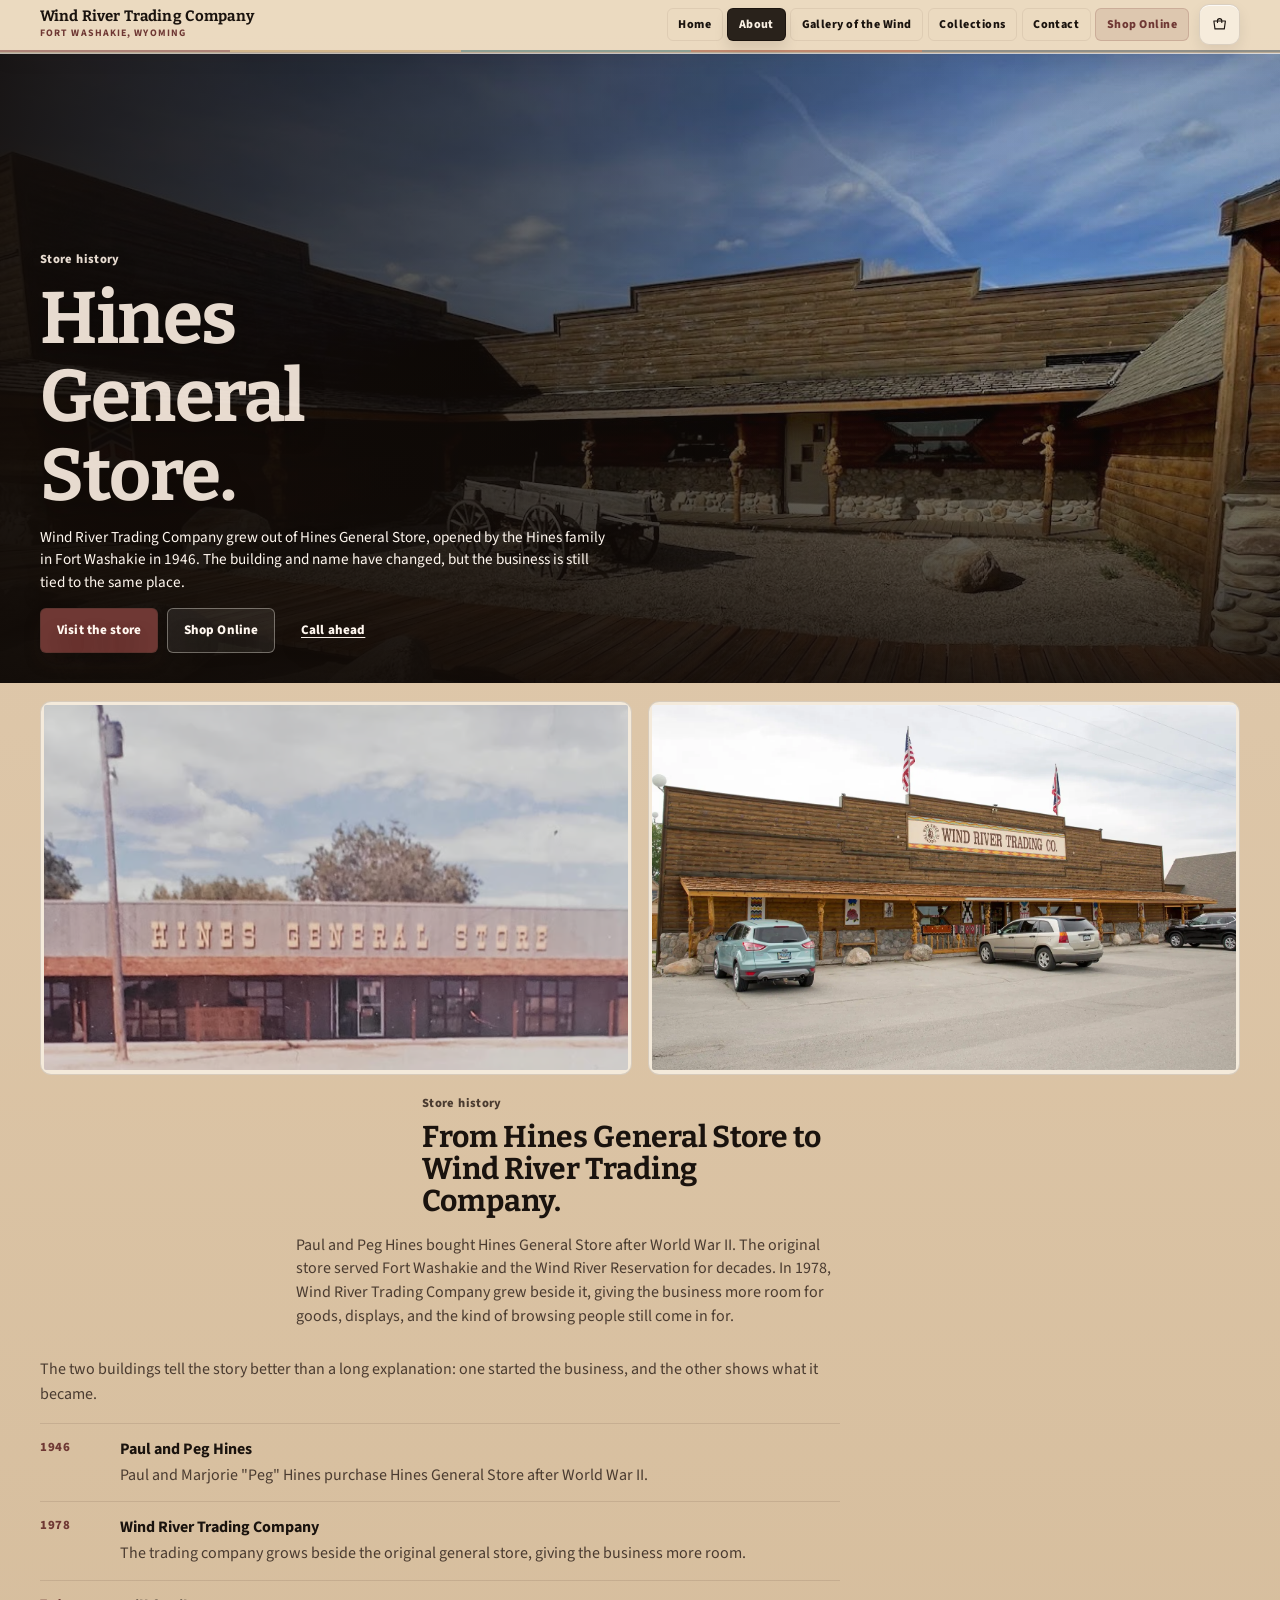
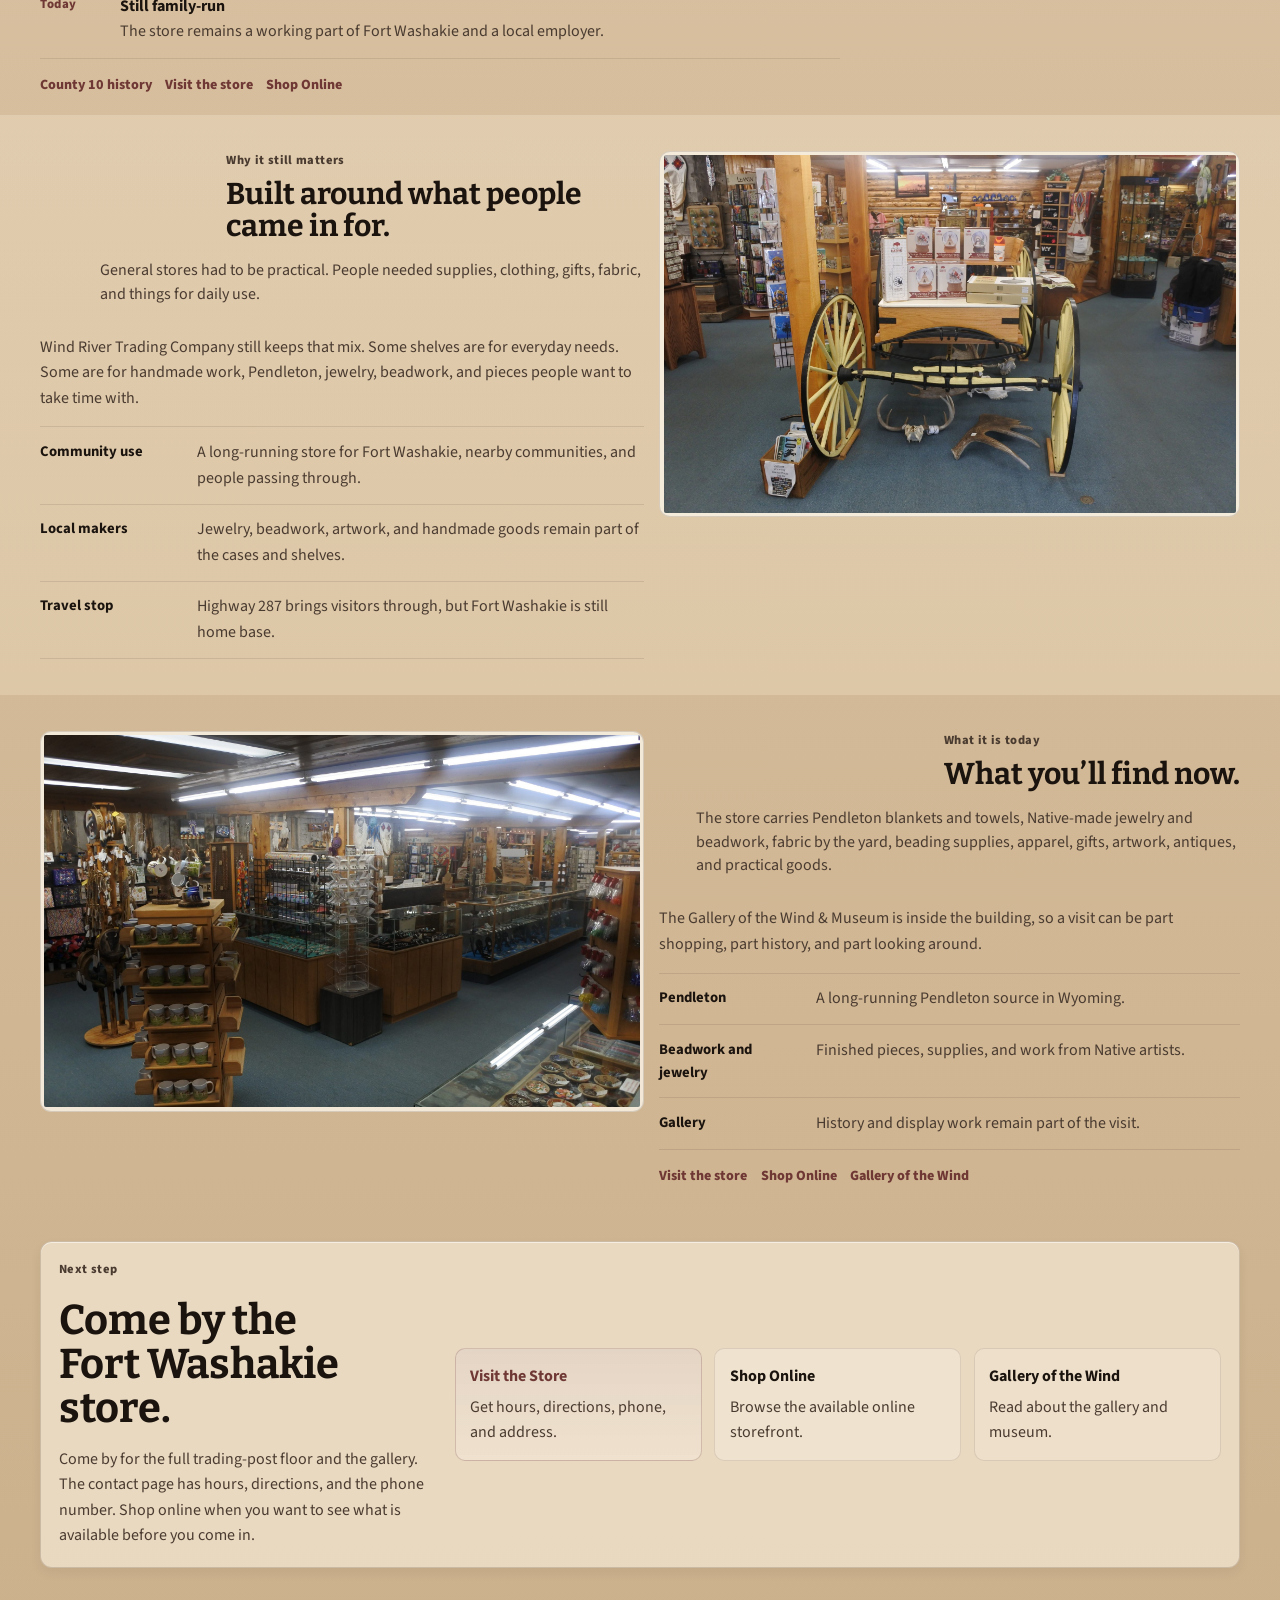
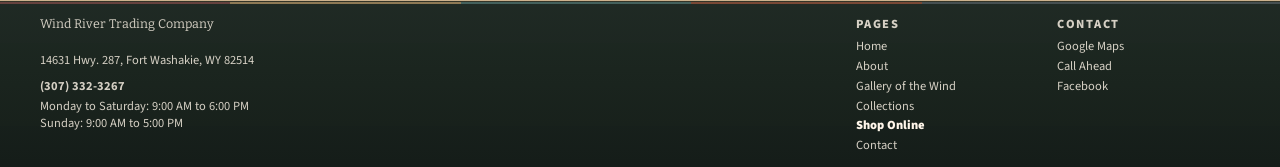
==== about.html @ 1e498953 "Add mobile shop CTA" ====
<!DOCTYPE html>
<html lang="en-US">
  <head>
    <meta charset="UTF-8" />
    <meta name="viewport" content="width=device-width, initial-scale=1.0" />
    <title>About | Wind River Trading Company</title>
    <meta
      name="description"
      content="Wind River Trading Company grew out of Hines General Store, a Fort Washakie family store serving the Wind River Reservation since 1946."
    />
    <meta name="robots" content="index,follow,max-image-preview:large,max-snippet:-1,max-video-preview:-1" />
    <link rel="canonical" href="https://tylerwolfley.github.io/wind-river-trading-co/about.html" />
    <link rel="icon" href="./assets/favicon.svg?v=20260422" type="image/svg+xml" />
    <link rel="icon" href="./assets/favicon-32x32.png?v=20260422" sizes="32x32" type="image/png" />
    <link rel="icon" href="./assets/favicon-16x16.png?v=20260422" sizes="16x16" type="image/png" />
    <link rel="shortcut icon" href="./assets/favicon.ico?v=20260422" />
    <link rel="apple-touch-icon" href="./assets/apple-touch-icon.png?v=20260422" sizes="180x180" />
    <link rel="manifest" href="./site.webmanifest?v=20260422" />
    <meta property="og:type" content="website" />
    <meta property="og:locale" content="en_US" />
    <meta property="og:site_name" content="Wind River Trading Company" />
    <meta property="og:title" content="About | Wind River Trading Company" />
    <meta
      property="og:description"
      content="Wind River Trading Company grew out of Hines General Store, a Fort Washakie family store serving the Wind River Reservation since 1946."
    />
    <meta
      property="og:url"
      content="https://tylerwolfley.github.io/wind-river-trading-co/about.html"
    />
    <meta
      property="og:image"
      content="https://tylerwolfley.github.io/wind-river-trading-co/images/home-showroom-wide.jpg"
    />
    <meta
      property="og:image:alt"
      content="Wide view of the Wind River Trading Company building and porch"
    />
    <meta name="twitter:card" content="summary_large_image" />
    <meta name="twitter:title" content="About | Wind River Trading Company" />
    <meta
      name="twitter:description"
      content="Wind River Trading Company grew out of Hines General Store, a Fort Washakie family store serving the Wind River Reservation since 1946."
    />
    <meta
      name="twitter:image"
      content="https://tylerwolfley.github.io/wind-river-trading-co/images/home-showroom-wide.jpg"
    />
    <link rel="preconnect" href="https://fonts.googleapis.com" />
    <link rel="preconnect" href="https://fonts.gstatic.com" crossorigin />
    <script>document.documentElement.classList.add('js');</script>
    <link
        href="https://fonts.googleapis.com/css2?family=Bitter:wght@400;700;800&family=Source+Sans+3:wght@400;700;800&display=swap"
        rel="stylesheet"
      />
    <link rel="stylesheet" href="./styles.css?v=20260427-mobile-shop-cta-settle" />
    <script defer src="./site.js?v=20260427-mobile-shop-cta-settle"></script>
    <script defer src="./shopify-cart-global.js?v=20260422"></script>
    <script type="application/ld+json">
      {
        "@context": "https://schema.org",
        "@graph": [
          {
            "@type": "Store",
            "@id": "https://tylerwolfley.github.io/wind-river-trading-co/#store",
            "name": "Wind River Trading Company",
            "url": "https://tylerwolfley.github.io/wind-river-trading-co/",
            "image": "https://tylerwolfley.github.io/wind-river-trading-co/images/home-hero-storefront.jpg",
            "description": "Wind River Trading Company is a trading post in Fort Washakie with the Gallery of the Wind & Museum.",
            "telephone": "+1-307-332-3267",
            "address": {
              "@type": "PostalAddress",
              "streetAddress": "14631 Hwy. 287",
              "addressLocality": "Fort Washakie",
              "addressRegion": "WY",
              "postalCode": "82514",
              "addressCountry": "US"
            },
            "sameAs": [
              "https://www.facebook.com/Wind-River-Trading-Company-1144894348871478/"
            ],
            "hasMap": "https://maps.google.com/?q=14631+Hwy+287+Fort+Washakie+WY+82514"
          },
          {
            "@type": "AboutPage",
            "@id": "https://tylerwolfley.github.io/wind-river-trading-co/about.html#webpage",
            "url": "https://tylerwolfley.github.io/wind-river-trading-co/about.html",
            "name": "About | Wind River Trading Company",
            "description": "Wind River Trading Company grew out of Hines General Store, a Fort Washakie family store serving the Wind River Reservation since 1946.",
            "about": {
              "@id": "https://tylerwolfley.github.io/wind-river-trading-co/#store"
            },
            "primaryImageOfPage": {
              "@type": "ImageObject",
              "url": "https://tylerwolfley.github.io/wind-river-trading-co/images/home-showroom-wide.jpg"
            },
            "breadcrumb": {
              "@id": "https://tylerwolfley.github.io/wind-river-trading-co/about.html#breadcrumb"
            },
            "inLanguage": "en-US"
          },
          {
            "@type": "BreadcrumbList",
            "@id": "https://tylerwolfley.github.io/wind-river-trading-co/about.html#breadcrumb",
            "itemListElement": [
              {
                "@type": "ListItem",
                "position": 1,
                "name": "Home",
                "item": "https://tylerwolfley.github.io/wind-river-trading-co/"
              },
              {
                "@type": "ListItem",
                "position": 2,
                "name": "About",
                "item": "https://tylerwolfley.github.io/wind-river-trading-co/about.html"
              }
            ]
          }
        ]
      }
    </script>
  </head>
  <body class="page-about">
    <div class="site-shell">
      <header class="site-header">
        <div class="wrap">
          <nav class="nav-bar" aria-label="Primary">
            <a class="brand" href="index.html">
              <span class="brand-copy">
                <strong>Wind River Trading Company</strong>
                <span>Fort Washakie, Wyoming</span>
              </span>
            </a>
            <button
              class="nav-toggle"
              type="button"
              aria-expanded="false"
              aria-controls="primary-navigation"
              aria-label="Open menu"
              data-nav-toggle
            >
              <span class="sr-only">Toggle navigation</span>
              <span class="nav-toggle-box" aria-hidden="true">
                <span class="nav-toggle-bar"></span>
                <span class="nav-toggle-bar"></span>
                <span class="nav-toggle-bar"></span>
              </span>
            </button>
            <div class="nav-links" id="primary-navigation">
              <a href="index.html">Home</a>
              <a aria-current="page" href="about.html">About</a>
              <a href="gallery-of-the-wind.html">Gallery of the Wind</a>
              <a href="collections.html">Collections</a>
              <a href="contact.html">Contact</a>
              <a class="nav-conversion" href="shop.html">Shop Online</a>
            </div>
            <button class="header-cart-button" type="button" data-cart-trigger aria-label="Open cart">
              <span class="sr-only">Open cart</span>
              <svg class="header-cart-icon" viewBox="0 0 24 24" aria-hidden="true">
                <path d="M4 7h16l-1.5 11H5.5L4 7Z" fill="none" stroke="currentColor" stroke-width="1.6" stroke-linecap="round" stroke-linejoin="round"></path>
                <path d="M9 9V6.75a3 3 0 0 1 6 0V9" fill="none" stroke="currentColor" stroke-width="1.6" stroke-linecap="round" stroke-linejoin="round"></path>
              </svg>
              <span class="header-cart-badge" data-cart-count hidden aria-hidden="true">0</span>
            </button>
          </nav>
        </div>
      </header>

      <main>
        <section class="hero hero--immersive about-immersive-hero">
          <img
            class="hero-backdrop"
            src="images/courtyard-exterior.jpg"
            alt="Courtyard and exterior walkways at Wind River Trading Company in Fort Washakie"
            width="1241"
            height="828"
            fetchpriority="high"
            decoding="async"
          />
          <div class="wrap hero-grid">
            <div class="hero-copy">
              <p class="eyebrow">Store history</p>
              <h1><span class="hero-title-line">Hines</span><span class="hero-title-line">General</span><span class="hero-title-line">Store.</span></h1>
              <p class="lede">
                Wind River Trading Company grew out of Hines General Store, opened by the Hines
                family in Fort Washakie in 1946. The building and name have changed, but the
                business is still tied to the same place.
              </p>
              <div class="button-row">
                <a class="btn btn-primary" href="contact.html">Visit the store</a>
                <a class="btn btn-ghost" href="shop.html">Shop Online</a>
                <a class="btn btn-tertiary" href="tel:+13073323267">Call ahead</a>
              </div>
            </div>
          </div>
        </section>

        <section class="section section-tight about-history-comparison-section">
          <div class="wrap about-history-comparison">
            <div class="about-comparison-grid" aria-label="Hines General Store then and now">
              <figure class="framed-photo about-comparison-photo about-comparison-photo--original">
                <img
                  src="images/hines-original-store.png"
                  alt="Original Hines General Store building in Fort Washakie"
                  width="1042"
                  height="546"
                  loading="lazy"
                  decoding="async"
                />
              </figure>
              <figure class="framed-photo about-comparison-photo about-comparison-photo--showroom">
                <img
                  src="images/home-showroom-wide.webp"
                  alt="Current Wind River Trading Company showroom and storefront in Fort Washakie"
                  width="1800"
                  height="1012"
                  loading="lazy"
                  decoding="async"
                />
              </figure>
            </div>

            <div class="about-history-copy about-history-copy--comparison">
              <div class="section-head about-section-head">
                <div>
                  <p class="eyebrow">Store history</p>
                  <h2>From Hines General Store to Wind River Trading Company.</h2>
                </div>
                <p>
                  Paul and Peg Hines bought Hines General Store after World War II. The original
                  store served Fort Washakie and the Wind River Reservation for decades. In 1978,
                  Wind River Trading Company grew beside it, giving the business more room for
                  goods, displays, and the kind of browsing people still come in for.
                </p>
              </div>
              <p>
                The two buildings tell the story better than a long explanation: one started the
                business, and the other shows what it became.
              </p>
              <div class="about-history-milestones">
                <article class="about-history-milestone">
                  <span>1946</span>
                  <div>
                    <strong>Paul and Peg Hines</strong>
                    <p>Paul and Marjorie "Peg" Hines purchase Hines General Store after World War II.</p>
                  </div>
                </article>
                <article class="about-history-milestone">
                  <span>1978</span>
                  <div>
                    <strong>Wind River Trading Company</strong>
                    <p>The trading company grows beside the original general store, giving the business more room.</p>
                  </div>
                </article>
                <article class="about-history-milestone">
                  <span>Today</span>
                  <div>
                    <strong>Still family-run</strong>
                    <p>The store remains a working part of Fort Washakie and a local employer.</p>
                  </div>
                </article>
              </div>
              <div class="utility-links compact-links">
                <a href="https://county10.com/standing-the-test-of-time-hines-general-store/" target="_blank" rel="noreferrer">County 10 history</a>
                <a href="contact.html">Visit the store</a>
                <a href="shop.html">Shop Online</a>
              </div>
            </div>
          </div>
        </section>

        <section class="section section-alt">
          <div class="wrap split-feature about-story-section">
            <div class="about-story-copy">
              <div class="section-head about-section-head">
                <div>
                  <p class="eyebrow">Why it still matters</p>
                  <h2>Built around what people came in for.</h2>
                </div>
                <p>
                  General stores had to be practical. People needed supplies, clothing, gifts,
                  fabric, and things for daily use.
                </p>
              </div>
              <p>
                Wind River Trading Company still keeps that mix. Some shelves are for everyday
                needs. Some are for handmade work, Pendleton, jewelry, beadwork, and pieces people
                want to take time with.
              </p>

              <div class="note-list">
                <div class="note-item">
                  <strong>Community use</strong>
                  <span>A long-running store for Fort Washakie, nearby communities, and people passing through.</span>
                </div>
                <div class="note-item">
                  <strong>Local makers</strong>
                  <span>Jewelry, beadwork, artwork, and handmade goods remain part of the cases and shelves.</span>
                </div>
                <div class="note-item">
                  <strong>Travel stop</strong>
                  <span>Highway 287 brings visitors through, but Fort Washakie is still home base.</span>
                </div>
              </div>
            </div>

            <div class="about-story-visuals photo-stack">
              <figure class="framed-photo about-story-photo about-story-photo--main captioned-photo">
                <img
                  src="images/entrance-display-landscape.JPG"
                  alt="Interior display with a wagon, shelves, and gifts inside Wind River Trading Company"
                  width="2200"
                  height="1467"
                  loading="lazy"
                  decoding="async"
                />
              </figure>
            </div>
          </div>
        </section>

        <section class="section">
          <div class="wrap split-feature about-present-section">
            <div class="about-present-visuals photo-stack">
              <figure class="framed-photo about-present-photo about-present-photo--main captioned-photo">
                <img
                  src="images/room-1-2.JPG"
                  alt="Sales floor with cases, gift goods, and handmade jewelry inside Wind River Trading Company"
                  width="5568"
                  height="3712"
                  loading="lazy"
                  decoding="async"
                />
              </figure>
            </div>

            <div class="about-present-copy">
              <div class="section-head about-section-head">
                <div>
                  <p class="eyebrow">What it is today</p>
                  <h2>What you&rsquo;ll find now.</h2>
                </div>
                <p>
                  The store carries Pendleton blankets and towels, Native-made jewelry and beadwork,
                  fabric by the yard, beading supplies, apparel, gifts, artwork, antiques, and
                  practical goods.
                </p>
              </div>
              <p>
                The Gallery of the Wind &amp; Museum is inside the building, so a visit can be part
                shopping, part history, and part looking around.
              </p>
              <div class="note-list about-present-notes">
                <div class="note-item">
                  <strong>Pendleton</strong>
                  <span>A long-running Pendleton source in Wyoming.</span>
                </div>
                <div class="note-item">
                  <strong>Beadwork and jewelry</strong>
                  <span>Finished pieces, supplies, and work from Native artists.</span>
                </div>
                <div class="note-item">
                  <strong>Gallery</strong>
                  <span>History and display work remain part of the visit.</span>
                </div>
              </div>
              <div class="utility-links compact-links">
                <a href="contact.html">Visit the store</a>
                <a href="shop.html">Shop Online</a>
                <a href="gallery-of-the-wind.html">Gallery of the Wind</a>
              </div>
            </div>
          </div>
        </section>

        <section class="section section-tight">
          <div class="wrap">
            <div class="cta-band about-links-band">
              <div class="about-links-intro">
                <p class="eyebrow">Next step</p>
                <h2>Come by the Fort Washakie store.</h2>
                <p>
                  Come by for the full trading-post floor and the gallery. The contact page has
                  hours, directions, and the phone number. Shop online when you want to see what is
                  available before you come in.
                </p>
              </div>
              <div class="about-links-grid">
                <a class="about-link-card about-link-card--primary" href="contact.html">
                  <strong>Visit the Store</strong>
                  <span>Get hours, directions, phone, and address.</span>
                </a>
                <a class="about-link-card" href="shop.html">
                  <strong>Shop Online</strong>
                  <span>Browse the available online storefront.</span>
                </a>
                <a class="about-link-card about-link-card--quiet" href="gallery-of-the-wind.html">
                  <strong>Gallery of the Wind</strong>
                  <span>Read about the gallery and museum.</span>
                </a>
              </div>
            </div>
          </div>
        </section>

      </main>

      <footer class="footer">
        <div class="wrap footer-grid">
          <div class="footer-branding">
            <p class="footer-brand">Wind River Trading Company</p>
            <p class="footer-location">14631 Hwy. 287, Fort Washakie, WY 82514</p>
            <a class="footer-phone" href="tel:+13073323267">(307) 332-3267</a>
            <p class="footer-hours">Monday to Saturday: 9:00 AM to 6:00 PM<br />Sunday: 9:00 AM to 5:00 PM</p>
          </div>
          <div class="footer-link-groups">
            <div class="footer-links">
              <p class="footer-heading">Pages</p>
              <a href="index.html">Home</a>
              <a href="about.html">About</a>
              <a href="gallery-of-the-wind.html">Gallery of the Wind</a>
              <a href="collections.html">Collections</a>
              <a class="footer-primary-link" href="shop.html">Shop Online</a>
              <a href="contact.html">Contact</a>
            </div>
            <div class="footer-links">
              <p class="footer-heading">Contact</p>
              <a href="https://maps.google.com/?q=14631+Hwy+287+Fort+Washakie+WY+82514" target="_blank" rel="noreferrer">Google Maps</a>
              <a href="tel:+13073323267">Call Ahead</a>
              <a href="https://www.facebook.com/Wind-River-Trading-Company-1144894348871478/" target="_blank" rel="noreferrer">Facebook</a>
            </div>
          </div>
        </div>
      </footer>
    </div>
  </body>
</html>
---- styles.css ----
:root {
  --pendleton-ivory: #f4ecdf;
  --pendleton-tan: #c29f6c;
  --pendleton-aegean: #557a76;
  --pendleton-rosewood: #874d4a;
  --pendleton-chili: #a3563d;
  --pendleton-slate: #586166;
  --bg: #cbb08b;
  --sand: var(--pendleton-tan);
  --sage: var(--pendleton-aegean);
  --forest: #1d291f;
  --copper: #94462f;
  --copper-deep: #6f3834;
  --clay: #4f3527;
  --ink: #1a130e;
  --muted: #4a3b30;
  --line: rgba(67, 47, 32, 0.18);
  --line-strong: rgba(67, 47, 32, 0.28);
  --accent-stripe: linear-gradient(
    90deg,
    var(--pendleton-rosewood) 0%,
    var(--pendleton-rosewood) 18%,
    var(--pendleton-tan) 18%,
    var(--pendleton-tan) 36%,
    var(--pendleton-aegean) 36%,
    var(--pendleton-aegean) 54%,
    var(--pendleton-chili) 54%,
    var(--pendleton-chili) 72%,
    var(--pendleton-slate) 72%,
    var(--pendleton-slate) 100%
  );
  --surface-bg: rgba(243, 231, 213, 0.92);
  --surface-bg-soft: rgba(247, 239, 226, 0.62);
  --surface-bg-strong: rgba(244, 233, 217, 0.88);
  --shadow-soft: 0 5px 12px rgba(39, 24, 13, 0.06);
  --radius-xl: 12px;
  --radius-lg: 10px;
  --radius-md: 7px;
  --radius-sm: 6px;
  --space-section: clamp(1.4rem, 3vw, 2.25rem);
  --space-section-tight: clamp(0.82rem, 1.6vw, 1.12rem);
  --space-card: clamp(0.72rem, 1.35vw, 0.9rem);
  --space-card-lg: clamp(0.88rem, 1.8vw, 1.12rem);
  --space-gap: clamp(0.6rem, 1.1vw, 0.78rem);
  --space-gap-lg: clamp(0.75rem, 1.4vw, 0.95rem);
  --max-width: 1200px;
  --font-display: "Bitter", "Rockwell", "Book Antiqua", Georgia, serif;
  --font-body: "Source Sans 3", "Segoe UI", "Trebuchet MS", sans-serif;
}

* {
  box-sizing: border-box;
}

html {
  min-height: 100%;
  scroll-behavior: smooth;
}

body,
h1,
h2,
h3,
p,
figure,
blockquote {
  margin: 0;
}

ul {
  margin: 0;
  padding: 0;
}

body {
  margin: 0;
  min-height: 100vh;
  font-family: var(--font-body);
  color: var(--ink);
  line-height: 1.6;
  background:
    linear-gradient(180deg, rgba(255, 248, 238, 0.34) 0%, rgba(255, 248, 238, 0) 8rem),
    linear-gradient(180deg, #e2ccb0 0%, var(--bg) 100%);
}

img {
  display: block;
  max-width: 100%;
  height: auto;
}

a {
  color: inherit;
}

p + p {
  margin-top: 0.82rem;
}

.site-shell {
  position: relative;
  min-height: 100svh;
  display: flex;
  flex-direction: column;
  overflow-x: clip;
  overflow-y: visible;
  isolation: isolate;
}

main {
  flex: 1 0 auto;
}

.site-shell::before,
.site-shell::after {
  content: none;
}

.wrap {
  width: min(calc(100% - 1.6rem), var(--max-width));
  margin: 0 auto;
}

.site-header {
  position: sticky;
  top: 0;
  z-index: 40;
  background: rgba(235, 218, 192, 0.98);
  border-bottom: 1px solid var(--line-strong);
  box-shadow:
    0 1px 0 rgba(255, 246, 233, 0.72),
    0 8px 18px rgba(30, 20, 12, 0.06);
  backdrop-filter: none;
}

.site-header::after {
  content: "";
  display: block;
  height: 2px;
  background: var(--accent-stripe);
  opacity: 0.62;
}

.nav-bar {
  display: flex;
  justify-content: space-between;
  align-items: center;
  gap: 0.65rem;
  padding: 0.28rem 0 0.32rem;
  position: relative;
  flex-wrap: nowrap;
}

.brand {
  display: flex;
  align-items: center;
  gap: 0;
  text-decoration: none;
  flex: 0 1 auto;
  min-width: 0;
}

.brand-copy {
  display: block;
  min-width: 0;
}

.brand-copy strong {
  display: block;
  font-family: var(--font-display);
  font-size: 0.94rem;
  line-height: 1.1;
  letter-spacing: 0.01em;
}

.brand-copy span {
  display: block;
  margin-top: 0.08rem;
  color: var(--copper-deep);
  font-size: 0.62rem;
  font-weight: 700;
  letter-spacing: 0.11em;
  text-transform: uppercase;
}

.nav-links {
  display: flex;
  flex-wrap: nowrap;
  justify-content: flex-end;
  gap: 0.28rem;
  margin-left: auto;
  min-width: 0;
}

.nav-toggle {
  display: none;
  align-items: center;
  justify-content: center;
  width: 2.55rem;
  height: 2.55rem;
  margin-left: 0;
  flex: 0 0 auto;
  padding: 0;
  border: 1px solid rgba(67, 47, 32, 0.14);
  border-radius: 10px;
  background: rgba(248, 239, 226, 0.82);
  color: var(--ink);
  box-shadow:
    inset 0 1px 0 rgba(255, 255, 255, 0.72),
    0 6px 14px rgba(24, 16, 10, 0.08);
  cursor: pointer;
  transition:
    background-color 0.2s ease,
    border-color 0.2s ease,
    box-shadow 0.2s ease,
    transform 0.2s ease;
}

.nav-toggle:hover {
  background: rgba(250, 243, 232, 0.96);
  border-color: rgba(67, 47, 32, 0.22);
}

.nav-toggle:focus-visible {
  outline: 2px solid rgba(85, 122, 118, 0.52);
  outline-offset: 2px;
}

.header-cart-button {
  position: relative;
  display: inline-flex;
  align-items: center;
  justify-content: center;
  width: 2.55rem;
  height: 2.55rem;
  margin-left: 0;
  flex: 0 0 auto;
  padding: 0;
  border: 1px solid rgba(67, 47, 32, 0.14);
  border-radius: 10px;
  background: rgba(248, 239, 226, 0.82);
  color: var(--ink);
  box-shadow:
    inset 0 1px 0 rgba(255, 255, 255, 0.72),
    0 6px 14px rgba(24, 16, 10, 0.08);
  cursor: pointer;
  transition:
    background-color 0.2s ease,
    border-color 0.2s ease,
    box-shadow 0.2s ease,
    transform 0.2s ease;
}

.header-cart-button:hover {
  background: rgba(250, 243, 232, 0.96);
  border-color: rgba(67, 47, 32, 0.22);
}

.header-cart-button:focus-visible {
  outline: 2px solid rgba(85, 122, 118, 0.52);
  outline-offset: 2px;
}

.header-cart-icon {
  width: 1.08rem;
  height: 1.08rem;
}

.header-cart-badge {
  position: absolute;
  top: 0.12rem;
  right: 0.12rem;
  min-width: 1rem;
  height: 1rem;
  padding: 0 0.2rem;
  display: inline-flex;
  align-items: center;
  justify-content: center;
  border-radius: 999px;
  background: rgba(26, 19, 14, 0.94);
  color: #f8efe2;
  font-size: 0.62rem;
  font-weight: 800;
  line-height: 1;
  box-shadow: 0 4px 10px rgba(20, 12, 8, 0.14);
}

.header-cart-badge[hidden] {
  display: none;
}

.nav-toggle-box {
  position: relative;
  width: 1rem;
  height: 0.8rem;
}

.nav-toggle-bar {
  position: absolute;
  left: 0;
  width: 100%;
  height: 2px;
  border-radius: 999px;
  background: currentColor;
  transform-origin: center;
  transition:
    top 0.2s ease,
    transform 0.2s ease,
    opacity 0.16s ease;
}

.nav-toggle-bar:nth-child(1) {
  top: 0;
}

.nav-toggle-bar:nth-child(2) {
  top: calc(50% - 1px);
}

.nav-toggle-bar:nth-child(3) {
  top: calc(100% - 2px);
}

.site-header.is-nav-open .nav-toggle {
  background: rgba(26, 19, 14, 0.94);
  border-color: rgba(26, 19, 14, 0.94);
  color: #f8efe2;
  box-shadow: 0 10px 18px rgba(20, 12, 8, 0.14);
}

.site-header.is-nav-open .nav-toggle-bar:nth-child(1) {
  top: calc(50% - 1px);
  transform: rotate(45deg);
}

.site-header.is-nav-open .nav-toggle-bar:nth-child(2) {
  opacity: 0;
}

.site-header.is-nav-open .nav-toggle-bar:nth-child(3) {
  top: calc(50% - 1px);
  transform: rotate(-45deg);
}

.sr-only {
  position: absolute;
  width: 1px;
  height: 1px;
  padding: 0;
  margin: -1px;
  overflow: hidden;
  clip: rect(0, 0, 0, 0);
  white-space: nowrap;
  border: 0;
}

.nav-links a {
  display: inline-flex;
  align-items: center;
  justify-content: center;
  min-height: 2.05rem;
  padding: 0.32rem 0.66rem;
  border: 1px solid rgba(67, 47, 32, 0.08);
  border-radius: var(--radius-sm);
  color: var(--ink);
  text-decoration: none;
  font-size: 0.75rem;
  font-weight: 800;
  letter-spacing: 0.04em;
  text-transform: none;
  transition:
    background-color 0.25s ease,
    color 0.25s ease,
    border-color 0.25s ease,
    box-shadow 0.25s ease;
}

.nav-links a:hover,
.nav-links a[aria-current="page"] {
  background: rgba(26, 19, 14, 0.92);
  border-color: rgba(26, 19, 14, 0.92);
  color: #f8efe2;
  box-shadow: 0 8px 14px rgba(20, 12, 8, 0.1);
}

.nav-links a.nav-conversion:not([aria-current="page"]) {
  background: rgba(135, 77, 74, 0.14);
  border-color: rgba(135, 77, 74, 0.22);
  color: var(--copper-deep);
}

.nav-links a.nav-conversion:not([aria-current="page"]):hover {
  background: rgba(135, 77, 74, 0.24);
  border-color: rgba(135, 77, 74, 0.32);
  color: var(--ink);
}

.shopify-buy__cart-toggle,
.shopify-buy-frame--toggle,
iframe.shopify-buy-frame.shopify-buy-frame--toggle {
  display: none !important;
  opacity: 0 !important;
  visibility: hidden !important;
  pointer-events: none !important;
}

.shopify-buy__cart-toggle__button {
  display: none !important;
  opacity: 0 !important;
  visibility: hidden !important;
  pointer-events: none !important;
}

.hero,
.page-hero {
  padding: clamp(0.6rem, 1.35vw, 1rem) 0 clamp(1.3rem, 3vw, 2rem);
}

.hero {
  position: relative;
}

.hero-grid,
.page-hero-grid,
.split-feature,
.contact-grid {
  display: grid;
  gap: var(--space-gap-lg);
}

.hero-grid {
  grid-template-columns: minmax(0, 1.05fr) minmax(0, 0.95fr);
  align-items: stretch;
}

.hero--immersive {
  --hero-min-height: clamp(31rem, 70vh, 40rem);
  --hero-image-position: center 68%;
  min-height: var(--hero-min-height);
  display: flex;
  align-items: end;
  overflow: hidden;
  padding: clamp(0.65rem, 1.4vw, 0.95rem) 0 clamp(1.35rem, 2.4vw, 2rem);
  background: #20150f;
}

.hero--immersive::before {
  content: "";
  position: absolute;
  inset: 0;
  z-index: 1;
  background:
    linear-gradient(90deg, rgba(18, 12, 8, 0.92) 0%, rgba(18, 12, 8, 0.62) 38%, rgba(18, 12, 8, 0.12) 76%),
    linear-gradient(180deg, rgba(17, 11, 8, 0.16) 0%, rgba(17, 11, 8, 0.1) 36%, rgba(17, 11, 8, 0.9) 100%);
}

.hero--immersive::after {
  content: none;
}

.hero-backdrop {
  position: absolute;
  inset: 0;
  width: 100%;
  height: 100%;
  object-fit: cover;
  object-position: var(--hero-image-position);
}

.hero--immersive .hero-grid {
  position: relative;
  z-index: 2;
  grid-template-columns: minmax(0, 38rem);
  width: min(calc(100% - 1.6rem), var(--max-width));
  margin: 0 auto;
}

.page-hero-grid {
  grid-template-columns: minmax(0, 0.88fr) minmax(0, 1.12fr);
  align-items: start;
}

.page-hero-grid.reverse {
  grid-template-columns: minmax(0, 1.12fr) minmax(0, 0.88fr);
}

.page-hero-grid > *,
.split-feature > * {
  align-self: start;
}

.surface-panel,
.page-hero-copy,
.cta-band,
.contact-focus {
  position: relative;
  overflow: hidden;
  border: 1px solid var(--surface-border-color, var(--line));
  border-radius: var(--surface-radius, var(--radius-xl));
  background: var(--surface-fill, var(--surface-bg-strong));
  box-shadow:
    inset 0 1px 0 rgba(255, 255, 255, 0.52),
    var(--surface-shadow, var(--shadow-soft));
}

.card,
.merch-card,
.quote-panel,
.credibility-strip {
  position: relative;
  overflow: hidden;
  border: 1px solid rgba(67, 47, 32, 0.1);
  border-radius: var(--radius-lg);
  background: rgba(247, 239, 226, 0.34);
  box-shadow: none;
}

.page-hero-copy,
.cta-band,
.contact-focus,
.card {
  padding: var(--space-card-lg);
}

.hero--immersive .hero-copy {
  overflow: visible;
  padding: 0;
  max-width: 37rem;
  border: 0;
  background: none;
  box-shadow: none;
}

.page-hero-copy {
  --surface-fill: rgba(244, 233, 217, 0.82);
  --surface-radius: var(--radius-lg);
  --surface-shadow: none;
  max-width: 42rem;
  padding: clamp(0.82rem, 1.55vw, 1rem);
}

.hero-copy h1,
.page-hero-copy h1,
.section-head h1,
.section-head h2,
.gallery-intro h2,
.split-feature h2,
.cta-band h2,
.card h3,
.contact-focus h2,
.quote-panel blockquote {
  font-family: var(--font-display);
  line-height: 1.08;
  color: var(--ink);
}

.hero-copy h1,
.page-hero-copy h1 {
  max-width: 13ch;
  margin-bottom: 0.62rem;
  font-size: clamp(2.5rem, 5.7vw, 4.6rem);
  letter-spacing: -0.02em;
}

.hero-title-line {
  display: block;
}

.hero--immersive .hero-copy h1 {
  min-block-size: 3.24em;
}

.hero--immersive .hero-copy h1,
.hero--immersive .hero-copy .lede,
.hero--immersive .hero-copy strong,
.hero--immersive .hero-copy a {
  color: #fff7ef;
  text-shadow: 0 12px 26px rgba(12, 7, 5, 0.45);
}

.hero--immersive .hero-copy .eyebrow,
.hero--immersive .hero-copy p,
.hero--immersive .hero-copy span {
  color: rgba(255, 242, 230, 0.9);
  text-shadow: 0 10px 22px rgba(12, 7, 5, 0.36);
}

.hero--immersive .pill {
  border-color: rgba(255, 248, 241, 0.24);
  background: rgba(255, 248, 241, 0.08);
}

.gallery-immersive-hero {
  --hero-image-position: center 68%;
}

.contact-immersive-hero {
  --hero-image-position: center 56%;
}

.collections-immersive-hero {
  --hero-image-position: 55% 14%;
}

.about-immersive-hero {
  --hero-image-position: center 56%;
}

.page-hero-copy h1 {
  max-width: 16ch;
  font-size: clamp(1.55rem, 2.45vw, 2.12rem);
  line-height: 1.04;
}

.lede {
  max-width: 36rem;
  font-size: clamp(0.95rem, 1.18vw, 1.03rem);
  line-height: 1.48;
  color: var(--muted);
}

.hero--immersive .lede {
  min-block-size: 2.96em;
}

.eyebrow {
  margin-bottom: 0.62rem;
  color: var(--copper-deep);
  font-size: 0.78rem;
  font-weight: 800;
  letter-spacing: 0.03em;
  text-transform: none;
}

.button-row {
  display: flex;
  flex-wrap: wrap;
  gap: 0.55rem;
  margin-top: 0.9rem;
}

.btn {
  display: inline-flex;
  align-items: center;
  justify-content: center;
  min-height: 2.8rem;
  padding: 0 1rem;
  border: 1px solid transparent;
  border-radius: var(--radius-sm);
  font-weight: 800;
  font-size: 0.82rem;
  letter-spacing: 0.01em;
  text-decoration: none;
  text-transform: none;
  transition:
    transform 0.25s ease,
    background-color 0.25s ease,
    color 0.25s ease,
    border-color 0.25s ease;
}

.btn:hover {
  transform: translateY(-2px);
}

.btn-primary {
  color: #fff8f1;
  background: var(--copper-deep);
  border-color: rgba(94, 54, 48, 0.92);
  box-shadow: 0 10px 18px rgba(58, 31, 20, 0.14);
}

.btn-secondary {
  color: var(--forest);
  background: rgba(36, 49, 40, 0.07);
  border-color: rgba(36, 49, 40, 0.14);
}

.btn-secondary:hover {
  background: rgba(35, 49, 40, 0.13);
}

.btn-ghost {
  color: #fff8f1;
  background: rgba(255, 248, 241, 0.08);
  border-color: rgba(255, 248, 241, 0.36);
}

.btn-ghost:hover {
  background: rgba(255, 248, 241, 0.14);
}

.btn-tertiary {
  color: var(--copper-deep);
  background: transparent;
  border-color: transparent;
  box-shadow: none;
  text-decoration: underline;
  text-underline-offset: 0.24em;
}

.btn-tertiary:hover {
  background: rgba(111, 56, 52, 0.07);
  border-color: rgba(111, 56, 52, 0.1);
}

.btn-primary:hover,
.btn-secondary:hover,
.btn-ghost:hover,
.btn-tertiary:hover {
  border-color: currentColor;
}

.hero--immersive .btn-tertiary {
  color: rgba(255, 242, 230, 0.9);
  border-color: transparent;
  background: transparent;
  text-shadow: 0 10px 22px rgba(12, 7, 5, 0.36);
}

.hero--immersive .btn-tertiary:hover {
  background: rgba(255, 248, 241, 0.1);
}

.hero--immersive .hero-copy .hero-hours-note {
  display: grid;
  align-self: center;
  gap: 0.06rem;
  text-shadow: 0 10px 22px rgba(12, 7, 5, 0.28);
}

.hero--immersive .hero-copy .hero-hours-note-label,
.hero--immersive .hero-copy .hero-hours-note-copy {
  display: block;
}

.hero--immersive .hero-copy .hero-hours-note-label {
  color: rgba(255, 242, 230, 0.72);
  font-size: 0.62rem;
  font-weight: 700;
  letter-spacing: 0.04em;
  line-height: 1.05;
  text-transform: uppercase;
}

.hero--immersive .hero-copy .hero-hours-note-copy {
  color: rgba(255, 242, 230, 0.9);
  font-size: 0.81rem;
  font-weight: 600;
  letter-spacing: 0.01em;
  line-height: 1.24;
  white-space: nowrap;
}

.home-overview-layout,
.home-gallery-layout {
  display: grid;
  gap: clamp(0.85rem, 2vw, 1.25rem);
}

.home-overview-layout {
  grid-template-columns: minmax(0, 0.92fr) minmax(0, 1.08fr);
  align-items: start;
}

.home-overview-visuals,
.home-gallery-visuals,
.home-overview-content,
.home-gallery-copy,
.home-cta-copy {
  display: grid;
  align-content: start;
  gap: var(--space-gap-lg);
}

.home-section-head {
  flex-direction: column;
  align-items: start;
  gap: 0.5rem;
  margin-bottom: 0;
}

.home-section-head p {
  max-width: 36rem;
}

.home-rooted-section {
  padding-top: clamp(1.05rem, 2.4vw, 1.7rem);
}

.home-overview-photo,
.home-gallery-photo,
.home-cta-photo {
  margin: 0;
}

.home-overview-photo--main img {
  aspect-ratio: 4 / 3.1;
  object-position: center 48%;
}

.home-overview-support {
  display: grid;
  grid-template-columns: repeat(2, minmax(0, 1fr));
  gap: var(--space-gap);
  align-items: start;
}

.home-overview-support .home-overview-photo {
  display: flex;
  align-items: center;
  justify-content: center;
  height: clamp(17rem, 28vw, 22rem);
}

.home-overview-support .home-overview-photo img {
  width: 100%;
  height: 100%;
  aspect-ratio: auto;
  object-fit: contain;
  object-position: center;
}

.home-overview-grid {
  gap: var(--space-gap);
}

.home-overview-card {
  min-height: 100%;
  padding-top: calc(var(--space-card-lg) + 0.18rem);
  background: rgba(247, 239, 226, 0.42);
}

.home-overview-card::before {
  content: "";
  position: absolute;
  inset: 0 0 auto;
  height: 2px;
  background: var(--accent-stripe);
  opacity: 0.58;
}

.home-rooted-layout {
  display: grid;
  grid-template-columns: minmax(0, 0.92fr) minmax(0, 1.08fr);
  align-items: center;
  gap: clamp(1.05rem, 3vw, 2rem);
}

.home-rooted-copy {
  display: grid;
  align-content: start;
  gap: 0.72rem;
  max-width: 38rem;
}

.home-rooted-copy .eyebrow {
  margin-bottom: 0;
}

.home-rooted-copy h2 {
  margin: 0;
  max-width: 15ch;
  font-family: var(--font-display);
  font-size: clamp(1.72rem, 3.1vw, 2.45rem);
  line-height: 1.03;
  color: var(--ink);
}

.home-rooted-copy p {
  margin: 0;
  max-width: 34rem;
  color: var(--muted);
}

.home-rooted-facts {
  display: grid;
  grid-template-columns: repeat(3, minmax(0, 1fr));
  margin-top: 0.18rem;
  border-top: 1px solid rgba(67, 47, 32, 0.14);
  border-bottom: 1px solid rgba(67, 47, 32, 0.14);
}

.home-rooted-facts div {
  display: grid;
  align-content: start;
  gap: 0.08rem;
  min-width: 0;
  padding: 0.6rem 0.68rem 0.62rem 0;
}

.home-rooted-facts div + div {
  padding-left: 0.68rem;
  border-left: 1px solid rgba(67, 47, 32, 0.12);
}

.home-rooted-facts span {
  color: var(--copper-deep);
  font-size: 0.7rem;
  font-weight: 800;
  line-height: 1.1;
}

.home-rooted-facts strong {
  color: var(--ink);
  font-size: 0.92rem;
  line-height: 1.18;
}

.home-rooted-photo {
  margin: 0;
}

.home-rooted-photo img {
  aspect-ratio: 1242 / 783;
  object-position: center;
}

.home-merch-head {
  margin-bottom: clamp(0.72rem, 1.7vw, 1rem);
}

.home-merch-head h2 {
  max-width: 20ch;
}

.home-gallery-section {
  border-top: 1px solid rgba(67, 47, 32, 0.1);
  border-bottom: 1px solid rgba(67, 47, 32, 0.1);
  background:
    linear-gradient(180deg, rgba(85, 122, 118, 0.1), rgba(85, 122, 118, 0.04)),
    rgba(234, 217, 191, 0.4);
}

.home-gallery-layout {
  grid-template-columns: minmax(0, 0.94fr) minmax(0, 1.06fr);
  align-items: center;
}

.home-gallery-notes {
  margin-top: 0;
}

.home-gallery-visuals {
  gap: var(--space-gap);
}

.home-gallery-photo--main img {
  aspect-ratio: 16 / 10;
  object-position: center 54%;
}

.home-gallery-support {
  display: grid;
  grid-template-columns: minmax(0, 1.12fr) minmax(0, 0.88fr);
  gap: var(--space-gap);
}

.home-gallery-support .home-gallery-photo img {
  aspect-ratio: 5 / 4;
  object-position: center;
}

.home-gallery-photo--portrait img {
  aspect-ratio: 4 / 5;
  object-position: center 32%;
}

.home-gallery-copy .utility-links {
  margin-top: 0.1rem;
}

.cta-band.home-cta-band {
  display: grid;
  grid-template-columns: minmax(0, 0.78fr) minmax(0, 1.22fr);
  align-items: center;
  gap: clamp(0.9rem, 2vw, 1.35rem);
  background: rgba(244, 232, 212, 0.78);
}

.home-cta-photo {
  align-self: stretch;
  justify-self: start;
  width: 100%;
  max-width: 34rem;
}

.home-cta-photo img {
  height: 100%;
  min-height: clamp(15rem, 27vw, 22rem);
  aspect-ratio: 4 / 3;
  object-position: center;
}

.home-cta-copy {
  align-content: center;
  gap: 0.9rem;
}

.home-cta-copy .button-row {
  margin-top: 0;
}

.cta-band.home-cta-band h2 {
  max-width: 14ch;
}

.about-history-overview,
.about-story-grid,
.about-present-grid {
  display: grid;
  gap: clamp(0.9rem, 2vw, 1.25rem);
}

.about-history-section,
.about-story-section,
.about-present-section {
  align-items: start;
}

.about-story-section,
.about-present-section {
  align-items: center;
}

.about-history-comparison {
  display: grid;
  gap: clamp(0.82rem, 1.8vw, 1.18rem);
}

.about-comparison-grid {
  display: grid;
  grid-template-columns: repeat(2, minmax(0, 1fr));
  gap: var(--space-gap-lg);
  align-items: start;
}

.about-comparison-photo {
  align-self: stretch;
  margin: 0;
}

.about-comparison-photo img {
  aspect-ratio: 16 / 10;
  object-position: center;
}

.about-history-copy--comparison {
  max-width: 50rem;
}

.about-history-section {
  grid-template-columns: minmax(0, 0.92fr) minmax(0, 1.08fr);
}

.about-story-section {
  grid-template-columns: minmax(0, 0.96fr) minmax(0, 1.04fr);
}

.about-present-section {
  grid-template-columns: minmax(0, 1.02fr) minmax(0, 0.98fr);
}

.about-history-overview {
  grid-template-columns: minmax(0, 0.92fr) minmax(0, 1.08fr);
  align-items: start;
}

.about-history-copy,
.about-story-copy,
.about-story-visuals,
.about-present-copy,
.about-present-visuals {
  display: grid;
  align-content: start;
  gap: var(--space-gap-lg);
}

.about-history-copy h2,
.about-story-copy h2,
.about-present-copy h2,
.about-links-intro h2 {
  font-family: var(--font-display);
  line-height: 1.06;
  color: var(--ink);
}

.about-history-copy h2,
.about-story-copy h2,
.about-present-copy h2 {
  font-size: clamp(1.38rem, 2.35vw, 1.95rem);
}

.about-history-copy p,
.about-story-copy p,
.about-present-copy p,
.about-links-intro p,
.about-history-milestone p,
.about-link-card span {
  color: var(--muted);
}

.about-section-head {
  flex-direction: column;
  align-items: start;
  gap: 0.5rem;
  margin-bottom: 0;
}

.about-section-head p {
  max-width: 38rem;
}

.about-story-copy .note-list,
.about-present-copy .note-list {
  margin-top: 0;
}

.about-history-milestones {
  display: grid;
  gap: 0;
  border-top: 1px solid rgba(67, 47, 32, 0.12);
}

.about-history-milestone {
  display: grid;
  grid-template-columns: 4.25rem minmax(0, 1fr);
  gap: 0.72rem;
  padding: 0.82rem 0;
  border-bottom: 1px solid rgba(67, 47, 32, 0.12);
}

.about-history-milestone > span {
  color: var(--copper-deep);
  font-size: 0.8rem;
  font-weight: 800;
  letter-spacing: 0.04em;
}

.about-history-milestone strong,
.about-link-card strong {
  display: block;
  color: var(--ink);
}

.about-story-grid {
  grid-template-columns: minmax(0, 0.98fr) minmax(0, 1.02fr);
  align-items: start;
}

.about-story-points {
  display: grid;
  grid-template-columns: repeat(3, minmax(0, 1fr));
  gap: var(--space-gap);
}

.about-story-point {
  min-height: 100%;
}

.about-story-point .card-label {
  margin-bottom: 0.32rem;
}

.about-story-point p:last-child {
  margin-top: 0;
}

.about-story-photo,
.about-present-photo {
  margin: 0;
}

.about-story-photo--main img {
  aspect-ratio: 16 / 10;
  object-position: center 58%;
}

.about-present-grid {
  grid-template-columns: minmax(0, 0.94fr) minmax(0, 1.06fr);
  align-items: start;
}

.about-present-notes {
  margin-top: 0;
}

.about-present-photo--main img {
  aspect-ratio: 16 / 10;
  object-position: center 46%;
}

.about-links-band {
  display: grid;
  grid-template-columns: minmax(0, 0.78fr) minmax(0, 1.22fr);
  gap: clamp(0.9rem, 2vw, 1.2rem);
  padding: var(--space-card-lg);
  border: 1px solid var(--line);
  border-radius: var(--radius-xl);
  background: rgba(244, 233, 217, 0.82);
  box-shadow:
    inset 0 1px 0 rgba(255, 255, 255, 0.52),
    var(--shadow-soft);
}

.about-links-intro {
  display: grid;
  align-content: start;
  gap: 0.48rem;
}

.about-links-intro h2 {
  font-size: clamp(1.55rem, 2.7vw, 2rem);
}

.about-links-grid {
  display: grid;
  grid-template-columns: repeat(3, minmax(0, 1fr));
  gap: var(--space-gap);
}

.about-link-card {
  display: grid;
  align-content: start;
  gap: 0.34rem;
  min-height: 100%;
  padding: var(--space-card);
  border: 1px solid rgba(67, 47, 32, 0.12);
  border-radius: var(--radius-lg);
  background: rgba(247, 239, 226, 0.42);
  text-decoration: none;
  transition:
    border-color 0.25s ease,
    background-color 0.25s ease,
    transform 0.25s ease;
}

.about-link-card:hover {
  transform: translateY(-2px);
  border-color: rgba(163, 86, 61, 0.24);
  background: rgba(248, 241, 230, 0.62);
}

.about-link-card--primary {
  border-color: rgba(111, 56, 52, 0.22);
  background:
    linear-gradient(180deg, rgba(135, 77, 74, 0.12), rgba(194, 159, 108, 0.08)),
    rgba(248, 241, 230, 0.58);
}

.about-link-card--primary strong {
  color: var(--copper-deep);
}

.about-link-card--quiet {
  background: rgba(247, 239, 226, 0.3);
}

.category-board,
.contact-panel,
.visit-panel,
.gallery-panel,
.collection-close {
  display: grid;
  gap: var(--space-gap-lg);
  padding: clamp(0.82rem, 1.7vw, 1.12rem);
  border: 1px solid rgba(67, 47, 32, 0.12);
  border-radius: var(--radius-lg);
  background: rgba(247, 239, 226, 0.34);
}

.category-board {
  grid-template-columns: minmax(0, 0.82fr) minmax(0, 1.18fr);
  align-items: start;
  margin-top: 0.85rem;
}

.category-board-lead strong,
.gallery-panel-lead h3,
.collection-close-lead h2,
.contact-block h2,
.visit-block h2 {
  font-family: var(--font-display);
  line-height: 1.08;
  color: var(--ink);
}

.category-board-lead strong {
  display: block;
  max-width: 19rem;
  font-size: clamp(1.2rem, 2vw, 1.55rem);
}

.category-board-lead p,
.gallery-panel-lead p,
.collection-close-lead p {
  margin-top: 0.58rem;
  color: var(--muted);
}

.category-list {
  display: grid;
  grid-template-columns: repeat(2, minmax(0, 1fr));
  gap: 0;
  border-left: 1px solid rgba(67, 47, 32, 0.12);
}

.category-item {
  min-height: 5rem;
  padding: 0.18rem 0.78rem 0.72rem;
  border-top: 1px solid rgba(67, 47, 32, 0.12);
}

.category-item:nth-child(-n + 2) {
  border-top: 0;
}

.category-item span,
.grouped-list strong {
  display: block;
  color: var(--copper-deep);
  font-size: 0.78rem;
  font-weight: 800;
}

.category-item strong {
  display: block;
  margin-top: 0.18rem;
  color: var(--ink);
  font-size: 0.95rem;
  line-height: 1.24;
}

.contact-panel,
.visit-panel {
  grid-template-columns: minmax(0, 1.05fr) minmax(0, 0.9fr) minmax(0, 1fr);
  align-items: stretch;
}

.contact-block,
.visit-block {
  min-height: 100%;
  padding: 0.25rem 0.75rem;
  border-left: 1px solid rgba(67, 47, 32, 0.12);
}

.contact-block:first-child,
.visit-block:first-child {
  border-left: 0;
}

.contact-block h2,
.visit-block h2 {
  max-width: 16rem;
  margin-bottom: 0.62rem;
  font-size: clamp(1.2rem, 2vw, 1.55rem);
}

.contact-block h2 a,
.visit-block h2 a {
  text-decoration: none;
}

.contact-hours,
.visit-hours {
  display: grid;
  align-content: center;
  padding: 0.55rem 0.85rem;
  border: 1px solid rgba(67, 47, 32, 0.12);
  border-radius: var(--radius-md);
  background: rgba(194, 159, 108, 0.1);
}

.hours-stack {
  display: grid;
  gap: 0.62rem;
}

.hours-stack strong,
.hours-stack span {
  display: block;
}

.hours-stack strong {
  color: var(--ink);
}

.hours-stack span {
  color: var(--muted);
}

.contact-overview-section {
  padding-top: clamp(1.05rem, 2.4vw, 1.7rem);
}

.contact-overview-layout,
.contact-arrival-layout {
  display: grid;
  gap: clamp(0.95rem, 2.8vw, 1.85rem);
}

.contact-overview-layout {
  grid-template-columns: minmax(0, 0.78fr) minmax(0, 1.22fr);
  align-items: start;
}

.contact-overview-copy,
.contact-arrival-copy {
  display: grid;
  align-content: start;
  gap: var(--space-gap-lg);
}

.contact-overview-copy {
  max-width: 34rem;
}

.contact-overview-copy .eyebrow,
.contact-section-head {
  margin-bottom: 0;
}

.contact-overview-copy h2,
.contact-detail-card h3 {
  font-family: var(--font-display);
  line-height: 1.06;
  color: var(--ink);
}

.contact-overview-copy h2 {
  max-width: 13ch;
  font-size: clamp(1.65rem, 3.2vw, 2.35rem);
}

.contact-overview-copy p,
.contact-detail-card span,
.contact-hours-list span {
  color: var(--muted);
}

.contact-overview-actions {
  margin-top: 0.15rem;
}

.contact-detail-grid {
  display: grid;
  grid-template-columns: repeat(3, minmax(0, 1fr));
  gap: var(--space-gap);
}

.contact-detail-card {
  position: relative;
  display: grid;
  align-content: space-between;
  gap: 0.82rem;
  min-height: clamp(9.6rem, 16vw, 12rem);
  overflow: hidden;
  padding: clamp(0.82rem, 1.6vw, 1.05rem);
  border: 1px solid rgba(67, 47, 32, 0.12);
  border-radius: var(--radius-lg);
  background: rgba(247, 239, 226, 0.46);
}

.contact-detail-card::before {
  content: "";
  position: absolute;
  inset: 0 0 auto;
  height: 2px;
  background: var(--accent-stripe);
  opacity: 0.58;
}

.contact-detail-card--address {
  grid-column: 1 / -1;
  min-height: clamp(9.2rem, 16vw, 12rem);
  background:
    linear-gradient(145deg, rgba(135, 77, 74, 0.13), rgba(85, 122, 118, 0.1)),
    rgba(247, 239, 226, 0.5);
}

.contact-detail-card--hours {
  background:
    linear-gradient(145deg, rgba(85, 122, 118, 0.16), rgba(194, 159, 108, 0.1)),
    rgba(247, 239, 226, 0.48);
}

.contact-card-label {
  margin-bottom: 0.42rem;
  color: var(--copper-deep);
  font-size: 0.78rem;
  font-weight: 800;
  letter-spacing: 0.02em;
}

.contact-detail-card h3 {
  max-width: 16rem;
  font-size: clamp(1.18rem, 2.1vw, 1.55rem);
}

.contact-detail-card--address h3 {
  max-width: 18ch;
  font-size: clamp(1.55rem, 3.2vw, 2.24rem);
}

.contact-detail-card h3 a {
  text-decoration: none;
}

.contact-detail-card > .text-link {
  align-self: end;
  width: fit-content;
}

.contact-hours-list {
  display: grid;
  gap: 0;
}

.contact-hours-list div {
  padding: 0.62rem 0;
  border-top: 1px solid rgba(67, 47, 32, 0.12);
}

.contact-hours-list div:first-child {
  padding-top: 0;
  border-top: 0;
}

.contact-hours-list div:last-child {
  padding-bottom: 0;
}

.contact-hours-list strong,
.contact-hours-list span {
  display: block;
}

.contact-arrival-section {
  border-top: 1px solid rgba(67, 47, 32, 0.1);
  border-bottom: 1px solid rgba(67, 47, 32, 0.1);
  background:
    linear-gradient(180deg, rgba(85, 122, 118, 0.1), rgba(85, 122, 118, 0.04)),
    rgba(234, 217, 191, 0.48);
}

.contact-arrival-layout {
  grid-template-columns: minmax(0, 1.04fr) minmax(0, 0.96fr);
  align-items: center;
}

.contact-arrival-photo {
  margin: 0;
}

.contact-arrival-photo img {
  aspect-ratio: 16 / 10;
  object-position: center 48%;
}

.contact-section-head {
  flex-direction: column;
  align-items: start;
  gap: 0.5rem;
}

.contact-section-head p {
  max-width: 34rem;
}

.contact-note-list {
  margin-top: 0;
}

.contact-arrival-copy .utility-links {
  margin-top: 0.05rem;
}

.gallery-panel,
.collection-close {
  grid-template-columns: minmax(0, 0.9fr) minmax(0, 1.1fr);
  align-items: start;
}

.gallery-panel-lead h3,
.collection-close-lead h2 {
  max-width: 20rem;
  font-size: clamp(1.35rem, 2.3vw, 1.82rem);
}

.grouped-list {
  display: grid;
  gap: 0;
}

.grouped-list > div {
  padding: 0.72rem 0;
  border-top: 1px solid rgba(67, 47, 32, 0.12);
}

.grouped-list > div:first-child {
  padding-top: 0;
  border-top: 0;
}

.grouped-list > div:last-child {
  padding-bottom: 0;
}

.grouped-list span {
  display: block;
  margin-top: 0.18rem;
  color: var(--muted);
  line-height: 1.4;
}

.collection-guide {
  display: grid;
  gap: clamp(0.82rem, 1.8vw, 1.18rem);
}

.collection-guide--front {
  gap: clamp(0.72rem, 1.7vw, 1.05rem);
}

.collection-lead-photo {
  display: none;
  margin: 0;
}

.collection-lead-photo img {
  aspect-ratio: 16 / 9;
  object-position: center;
}

.collection-guide-grid {
  display: grid;
  grid-template-columns: repeat(4, minmax(0, 1fr));
  gap: var(--space-gap);
}

.collection-guide-grid--collections {
  grid-template-columns: repeat(3, minmax(0, 1fr));
}

.collection-guide-card {
  display: grid;
  align-content: start;
  gap: 0.38rem;
  min-height: 100%;
  padding: var(--space-card);
  border: 1px solid rgba(67, 47, 32, 0.12);
  border-radius: var(--radius-lg);
  background: rgba(247, 239, 226, 0.38);
}

.collection-guide-card h3 {
  font-family: var(--font-display);
  font-size: clamp(1.05rem, 1.8vw, 1.28rem);
  line-height: 1.12;
  color: var(--ink);
}

.collection-guide-card p:last-child,
.collection-feature-copy p,
.collection-supply-grid span {
  color: var(--muted);
}

.collection-feature {
  display: grid;
  grid-template-columns: minmax(0, 0.9fr) minmax(0, 1.1fr);
  gap: clamp(0.9rem, 2vw, 1.25rem);
  align-items: center;
}

.collection-feature--makers {
  grid-template-columns: minmax(0, 1.08fr) minmax(0, 0.92fr);
}

.collection-feature--goods {
  grid-template-columns: minmax(0, 0.92fr) minmax(0, 1.08fr);
}

.collection-feature-copy {
  display: grid;
  align-content: center;
  gap: var(--space-gap);
}

.collection-feature-copy h2 {
  font-family: var(--font-display);
  font-size: clamp(1.45rem, 2.5vw, 2rem);
  line-height: 1.06;
  color: var(--ink);
}

.collection-feature-list {
  margin-top: 0.15rem;
}

.collection-feature-visuals {
  align-items: start;
}

.collection-feature-photo {
  margin: 0;
}

.collection-feature-photo img {
  aspect-ratio: 4 / 3;
  object-position: center;
}

.collection-supply-grid {
  display: grid;
  grid-template-columns: repeat(3, minmax(0, 1fr));
  gap: 0;
  border-top: 1px solid rgba(67, 47, 32, 0.12);
  border-bottom: 1px solid rgba(67, 47, 32, 0.12);
}

.collection-supply-grid > div {
  padding: 0.7rem 0.72rem;
  border-left: 1px solid rgba(67, 47, 32, 0.12);
}

.collection-supply-grid > div:first-child {
  padding-left: 0;
  border-left: 0;
}

.collection-supply-grid strong,
.collection-supply-grid span {
  display: block;
}

.collection-supply-grid strong {
  color: var(--copper-deep);
  font-size: 0.78rem;
  font-weight: 800;
}

.collection-supply-grid span {
  margin-top: 0.2rem;
  line-height: 1.38;
}

.gallery-highlight-grid {
  display: grid;
  grid-template-columns: repeat(2, minmax(0, 1fr));
  gap: var(--space-gap);
  margin-top: 0.95rem;
}

.gallery-intro {
  display: grid;
  align-items: center;
}

.gallery-intro-copy {
  max-width: 56rem;
}

.gallery-mobile-lead-photo {
  display: none;
  margin: 0;
}

.gallery-intro-visual {
  align-self: center;
}

.gallery-highlight-card {
  display: grid;
  grid-template-columns: minmax(0, 0.92fr) minmax(0, 1.08fr);
  gap: clamp(0.78rem, 1.8vw, 1.12rem);
  align-items: start;
  padding: clamp(0.72rem, 1.5vw, 0.95rem);
  border: 1px solid rgba(67, 47, 32, 0.12);
  border-radius: var(--radius-lg);
  background: rgba(247, 239, 226, 0.34);
}

.gallery-highlight-copy {
  display: grid;
  gap: 0.55rem;
}

.gallery-highlight-copy h3 {
  font-family: var(--font-display);
  font-size: clamp(1.28rem, 2.2vw, 1.68rem);
  line-height: 1.08;
  color: var(--ink);
}

.gallery-highlight-copy p {
  color: var(--muted);
}

@media (min-width: 901px) {
  .page-gallery .gallery-intro,
  .collection-feature--pendleton {
    align-items: start;
  }

  .page-gallery .gallery-intro-visual {
    align-self: start;
  }

  .collection-feature--pendleton .collection-feature-copy {
    align-content: start;
    padding-top: clamp(0.12rem, 0.45vw, 0.32rem);
  }
}

.gallery-newspaper-photo img {
  height: auto;
  aspect-ratio: auto;
  object-fit: contain;
  object-position: center;
  background: rgba(232, 215, 188, 0.44);
}

.gallery-moccasins-photo img {
  aspect-ratio: 4 / 5;
  object-position: center 52%;
}

.framed-photo {
  padding: 0.2rem;
  border: 1px solid rgba(67, 47, 32, 0.16);
  border-radius: calc(var(--radius-lg) + 1px);
  background: rgba(248, 239, 226, 0.88);
  box-shadow: none;
  align-self: start;
}

.framed-photo img {
  width: 100%;
  border-radius: calc(var(--radius-xl) - 10px);
  object-fit: cover;
}

.page-hero-photo img,
.hero-image-frame img {
  aspect-ratio: 16 / 10;
}

.gallery-hero-photo img,
.museum-detail-frame img {
  object-position: center 28%;
}

.archive-photo-frame img {
  aspect-ratio: 1042 / 546;
  object-position: center;
}

.category-closeup-frame img {
  aspect-ratio: 4 / 3;
  object-position: center;
}

.tall-photo img {
  aspect-ratio: 4 / 5;
}

.wide-photo img,
.detail-photo img,
.mixed-merch-frame img {
  aspect-ratio: 5 / 4;
}

.mixed-merch-frame--browse img {
  object-position: 24% 52%;
}

.mixed-merch-frame--textiles img {
  object-position: 84% 46%;
}

.panorama-photo img,
.wide-interior-frame img {
  aspect-ratio: 1795 / 686;
  object-position: center;
}

.wagon-feature-frame img {
  aspect-ratio: 16 / 10;
  object-position: center 56%;
}

.home-feature-frame {
  width: min(100%, 36rem);
  margin-inline: auto;
}

.home-feature-frame img {
  aspect-ratio: 4 / 3;
  object-position: center 42%;
}

.home-category-layout.home-category-layout--images {
  grid-template-columns: 1fr;
  gap: clamp(0.82rem, 1.8vw, 1.18rem);
}

.media-pair.media-pair--home {
  grid-template-columns: minmax(0, 1.08fr) minmax(0, 0.92fr);
  align-items: start;
}

.media-pair--home .home-jewelry-photo img {
  aspect-ratio: 4 / 3;
  object-position: center 36%;
}

.media-pair--home .home-coyote-photo img {
  aspect-ratio: auto;
  object-position: center top;
}

.home-coyote-photo {
  width: min(100%, 22rem);
  justify-self: center;
}

.interior-panorama-frame img {
  aspect-ratio: 1036 / 466;
  object-position: center;
}

.photo-stack,
.media-pair,
.home-category-layout {
  display: grid;
  gap: var(--space-gap);
}

.photo-stack {
  gap: var(--space-gap);
}

.photo-grid {
  display: grid;
  gap: var(--space-gap);
  margin-top: 0.9rem;
}

.photo-grid--three {
  grid-template-columns: repeat(3, minmax(0, 1fr));
}

.photo-grid .framed-photo {
  margin: 0;
}

.photo-grid img {
  aspect-ratio: 4 / 3;
  object-position: center;
}

.gallery-photo-grid img {
  aspect-ratio: 5 / 4;
}

.gallery-photo-grid--reduced {
  grid-template-columns: repeat(2, minmax(0, 1fr));
}

.home-category-layout {
  grid-template-columns: minmax(0, 1.16fr) minmax(0, 0.84fr);
  align-items: start;
  margin-top: 0.78rem;
}

.home-category-layout .category-board {
  margin-top: 0;
}

.media-pair {
  grid-template-columns: repeat(2, minmax(0, 1fr));
}

.media-pair .framed-photo,
.photo-stack .framed-photo {
  margin: 0;
}

.media-pair img {
  object-position: center;
}

.split-feature--history {
  grid-template-columns: minmax(0, 1.08fr) minmax(0, 0.92fr);
  align-items: start;
}

.history-photo-stack {
  display: grid;
  gap: clamp(0.6rem, 1.5vw, 0.9rem);
  align-self: start;
}

.history-photo {
  margin: 0;
  overflow: hidden;
  border-radius: calc(var(--radius-lg) - 1px);
  border: 1px solid rgba(67, 47, 32, 0.1);
  background: rgba(244, 232, 213, 0.55);
  box-shadow: 0 10px 24px rgba(28, 18, 10, 0.06);
}

.history-photo img {
  display: block;
  width: 100%;
  height: 100%;
  object-fit: cover;
  object-position: center;
}

.history-photo--store img {
  aspect-ratio: 1042 / 546;
}

.history-photo--gallery img {
  aspect-ratio: 4 / 3;
}

.media-pair--portrait img {
  aspect-ratio: 4 / 5;
}

.gallery-art-frame img {
  aspect-ratio: 16 / 9;
  object-position: center;
}

.section {
  padding: var(--space-section) 0;
}

.section-tight {
  padding: var(--space-section-tight) 0;
}

.section-alt {
  background: linear-gradient(180deg, rgba(234, 217, 191, 0.5) 0%, rgba(225, 205, 174, 0.7) 100%);
}

.section-head {
  display: flex;
  justify-content: space-between;
  align-items: end;
  gap: 1rem;
  margin-bottom: 0.82rem;
}

.section-head h1,
.section-head h2 {
  max-width: 22ch;
  margin: 0;
  font-size: clamp(1.38rem, 2.35vw, 1.95rem);
  line-height: 1.06;
}

.section-head p {
  max-width: 34rem;
  line-height: 1.48;
  color: var(--muted);
}

.shop-embed-shell {
  min-height: clamp(24rem, 65vh, 42rem);
  padding: clamp(0.82rem, 1.55vw, 1rem);
  border: 1px solid var(--line);
  border-radius: var(--radius-lg);
  background: rgba(244, 233, 217, 0.82);
  box-shadow:
    inset 0 1px 0 rgba(255, 255, 255, 0.52),
    var(--shadow-soft);
  overflow-x: auto;
}

.card {
  padding: var(--space-card-lg);
  transition:
    border-color 0.25s ease,
    background-color 0.25s ease;
}

.card:hover {
  border-color: rgba(163, 86, 61, 0.24);
  background: rgba(248, 241, 230, 0.6);
}

.card-label {
  margin-bottom: 0.45rem;
  color: var(--copper-deep);
  font-size: 0.78rem;
  font-weight: 800;
  letter-spacing: 0.02em;
  text-transform: none;
}

.card h3 {
  margin-bottom: 0.5rem;
  font-size: 1.12rem;
  line-height: 1.1;
}

.card > * + .utility-links {
  margin-top: 1rem;
}

.card p {
  color: var(--muted);
}

.split-feature {
  grid-template-columns: minmax(0, 1.02fr) minmax(0, 0.98fr);
  align-items: start;
}

.gallery-intro p,
.split-feature p {
  color: var(--muted);
}

.note-list {
  display: grid;
  gap: 0;
  margin-top: 1rem;
}

.note-item {
  display: grid;
  grid-template-columns: minmax(0, 9rem) minmax(0, 1fr);
  align-items: start;
  gap: 0.8rem;
  padding: 0.78rem 0;
  border-top: 1px solid rgba(67, 47, 32, 0.12);
  background: none;
}

.note-list > *:last-child {
  border-bottom: 1px solid rgba(67, 47, 32, 0.12);
}

.note-item strong {
  font-size: 0.92rem;
  color: var(--ink);
}

.note-item span {
  color: var(--muted);
}

.merch-grid {
  display: grid;
  gap: var(--space-gap-lg);
}

.credibility-strip {
  display: grid;
  grid-template-columns: minmax(0, 0.7fr) minmax(0, 1.1fr) auto;
  gap: 0.8rem 1rem;
  align-items: center;
  margin-top: 0.8rem;
  padding: var(--space-card);
}

.credibility-strip h3,
.merch-card-copy h3 {
  font-family: var(--font-display);
  line-height: 1.08;
  color: var(--ink);
}

.credibility-strip h3 {
  font-size: clamp(1.45rem, 2.6vw, 1.95rem);
}

.credibility-strip p,
.merch-card-copy p {
  color: var(--muted);
}

.compact-links {
  display: flex;
  flex-wrap: wrap;
  gap: 0.38rem 0.82rem;
  margin-top: 0;
}

.compact-links a {
  white-space: nowrap;
  font-size: 0.88rem;
}

.merch-grid {
  grid-template-columns: repeat(2, minmax(0, 1fr));
}

.merch-card {
  display: grid;
  grid-template-columns: minmax(0, 0.92fr) minmax(0, 1.08fr);
  align-items: start;
  gap: 0.72rem;
  padding: 0.62rem;
}

.merch-card--wide {
  grid-column: 1 / -1;
  grid-template-columns: minmax(0, 1.02fr) minmax(0, 0.98fr);
}

.merch-card .framed-photo {
  margin: 0;
}

.merch-card-copy {
  padding-right: 0.2rem;
}

.merch-card-aside {
  margin-top: 0.7rem;
}

.merch-card-aside img {
  aspect-ratio: 16 / 9;
  object-position: center;
}

.merch-card-copy h3 {
  margin-bottom: 0.55rem;
  font-size: 1.2rem;
  line-height: 1.08;
}

.pill-list {
  display: flex;
  flex-wrap: wrap;
  gap: 0.5rem;
  margin-top: 0.95rem;
}

.pill {
  display: inline-flex;
  align-items: center;
  padding: 0.42rem 0.65rem;
  border: 1px solid rgba(71, 52, 37, 0.1);
  border-radius: var(--radius-sm);
  color: var(--ink);
  font-size: 0.78rem;
  font-weight: 700;
  letter-spacing: 0.01em;
  text-transform: none;
  background: rgba(194, 159, 108, 0.08);
}

.contact-grid {
  grid-template-columns: minmax(0, 0.92fr) minmax(0, 1.08fr);
  align-items: start;
}

.utility-links {
  display: grid;
  gap: 0.55rem;
  margin-top: 1.2rem;
}

.utility-links.compact-links {
  display: flex;
  flex-wrap: wrap;
  gap: 0.38rem 0.82rem;
  margin-top: 0;
}

.utility-links a {
  color: var(--copper-deep);
  font-weight: 800;
  text-decoration: none;
}

.utility-links a:hover {
  text-decoration: underline;
}

.shop-support-actions {
  margin-top: 0.75rem;
}

.text-link {
  color: var(--copper-deep);
  font-weight: 800;
  text-decoration: none;
}

.text-link:hover {
  text-decoration: underline;
}

.cta-band {
  display: flex;
  justify-content: space-between;
  align-items: center;
  gap: 1.15rem;
  padding: var(--space-card-lg);
  background: rgba(244, 232, 212, 0.72);
}

.cta-band h2 {
  max-width: 12ch;
  margin-bottom: 0.55rem;
  font-size: clamp(1.8rem, 3.7vw, 2.6rem);
}

.cta-band p {
  max-width: 30rem;
  color: var(--muted);
}

.cta-band .button-row {
  margin-top: 0;
}

.footer {
  position: relative;
  margin-top: clamp(0.7rem, 1.2vw, 1rem);
  padding: 0.85rem 0 calc(0.8rem + env(safe-area-inset-bottom));
  color: rgba(244, 236, 223, 0.82);
  border-top: 1px solid rgba(194, 159, 108, 0.18);
  background: linear-gradient(180deg, rgba(28, 40, 34, 0.98) 0%, rgba(19, 27, 23, 0.99) 100%);
}

.footer::before {
  content: "";
  position: absolute;
  inset: 0 0 auto;
  height: 2px;
  background: var(--accent-stripe);
  opacity: 0.68;
}

.footer-grid {
  display: grid;
  grid-template-columns: minmax(0, 1.1fr) minmax(0, 0.9fr);
  align-items: start;
  gap: 0.7rem 1.2rem;
}

.footer-brand {
  margin-bottom: 0.18rem;
  color: #fff6ea;
  font-family: var(--font-display);
  font-size: 1rem;
}

.footer-branding {
  display: grid;
  gap: 0.22rem;
  max-width: 24rem;
}

.footer-location {
  color: rgba(244, 236, 223, 0.82);
}

.footer-phone {
  display: inline-flex;
  align-items: center;
  width: fit-content;
  margin-top: 0.32rem;
  color: #fff6ea;
  font-weight: 700;
  text-decoration: none;
}

.footer-link-groups {
  display: grid;
  grid-template-columns: repeat(2, minmax(0, 1fr));
  gap: 0.6rem 1.15rem;
  width: min(100%, 24rem);
  justify-self: end;
}

.footer-links {
  display: grid;
  align-content: start;
  gap: 0.18rem;
}

.footer-links .footer-primary-link {
  color: #fff6ea;
  font-weight: 900;
}

.footer-heading {
  margin: 0 0 0.18rem;
  color: rgba(244, 236, 223, 0.54);
  font-size: 0.66rem;
  font-weight: 800;
  letter-spacing: 0.12em;
  text-transform: uppercase;
}

.footer p,
.footer a {
  color: rgba(244, 236, 223, 0.86);
  font-size: 0.78rem;
  line-height: 1.35;
  text-decoration: none;
}

.footer a:hover {
  color: #ffffff;
}

.mobile-shop-cta {
  display: none;
}

.hero-copy,
.page-hero-copy,
.page-hero-photo {
  animation: fade-rise 0.45s ease both;
}

.page-home .hero-copy {
  animation: none;
}

@keyframes fade-rise {
  from {
    opacity: 0;
    transform: translateY(5px);
  }

  to {
    opacity: 1;
    transform: translateY(0);
  }
}

@media (max-width: 1100px) {
  .footer-link-groups {
    width: min(100%, 24rem);
  }
}

@media (max-width: 900px) {
  .hero-grid,
  .page-hero-grid,
  .page-hero-grid.reverse,
  .split-feature,
  .contact-grid,
  .contact-overview-layout,
  .contact-arrival-layout,
  .credibility-strip,
  .collection-feature,
  .collection-feature--makers,
  .cta-band {
    grid-template-columns: 1fr;
  }

  .section-head {
    align-items: start;
    flex-direction: column;
  }

  .contact-panel,
  .gallery-panel,
  .collection-close {
    grid-template-columns: 1fr;
  }

  .gallery-highlight-grid,
  .gallery-highlight-card {
    grid-template-columns: 1fr;
  }

  .collection-guide-grid {
    grid-template-columns: repeat(2, minmax(0, 1fr));
  }

  .contact-block,
  .contact-block:first-child {
    padding: 0.7rem 0;
    border-left: 0;
    border-top: 1px solid rgba(67, 47, 32, 0.12);
  }

  .contact-block:first-child {
    padding-top: 0;
    border-top: 0;
  }

  .credibility-strip {
    align-items: start;
  }

  .merch-grid {
    grid-template-columns: 1fr;
  }

  .home-overview-layout,
  .home-rooted-layout,
  .home-gallery-layout,
  .cta-band.home-cta-band,
  .about-history-overview,
  .about-story-grid,
  .about-present-grid,
  .about-links-band {
    grid-template-columns: 1fr;
  }

  .home-overview-grid {
    grid-template-columns: repeat(2, minmax(0, 1fr));
  }

  .about-story-points,
  .about-links-grid {
    grid-template-columns: 1fr;
  }

  .merch-card {
    grid-template-columns: minmax(0, 0.92fr) minmax(0, 1.08fr);
  }

  .home-category-layout {
    grid-template-columns: 1fr;
  }

  .media-pair.media-pair--home {
    grid-template-columns: repeat(2, minmax(0, 1fr));
  }

  .media-pair--portrait {
    grid-template-columns: repeat(2, minmax(0, 1fr));
  }

  .photo-grid--three {
    grid-template-columns: repeat(2, minmax(0, 1fr));
  }

  .about-comparison-grid {
    gap: var(--space-gap);
  }

  .footer-grid {
    grid-template-columns: 1fr;
  }

  .footer-link-groups {
    grid-template-columns: repeat(2, minmax(0, 1fr));
    justify-content: start;
    width: 100%;
  }

  .hero--immersive {
    --hero-min-height: clamp(25rem, 58vh, 31rem);
  }

  .contact-immersive-hero {
    --hero-image-position: center 54%;
  }

  .collections-immersive-hero {
    --hero-image-position: 54% 12%;
  }

  .about-immersive-hero {
    --hero-image-position: center 54%;
  }

  .hero--immersive .hero-grid {
    grid-template-columns: 1fr;
  }

  .page-hero-grid.reverse > .page-hero-copy {
    order: 1;
  }

  .page-hero-grid.reverse > figure {
    order: 2;
  }

  .about-hero-grid > .page-hero-copy {
    order: 1;
  }

  .about-hero-grid > figure {
    order: 2;
  }
}

@media (max-width: 760px) {
  .site-shell {
    padding-top: calc(2.6rem + env(safe-area-inset-top));
  }

  .site-header {
    position: fixed;
    inset: 0 0 auto 0;
    padding-top: env(safe-area-inset-top);
    background: rgba(235, 218, 192, 0.98);
    box-shadow:
      0 1px 0 rgba(255, 246, 233, 0.68),
      0 4px 12px rgba(30, 20, 12, 0.05);
    backdrop-filter: none;
    -webkit-backdrop-filter: none;
  }

  .site-header::after {
    display: none;
  }

  .brand {
    flex: 1 1 auto;
    max-width: calc(100% - 5.55rem);
  }

  html.js .nav-toggle {
    display: inline-flex;
  }

  html.js .nav-links {
    position: absolute;
    top: calc(100% + 0.18rem);
    left: 0;
    right: 0;
    width: 100%;
    display: none;
    grid-template-columns: 1fr;
    gap: 0.12rem;
    padding: 0.28rem;
    border: 1px solid rgba(67, 47, 32, 0.12);
    border-radius: var(--radius-lg);
    background: rgba(243, 231, 213, 0.99);
    box-shadow: 0 10px 18px rgba(20, 12, 8, 0.08);
    max-height: min(22rem, calc(100svh - 4rem));
    overflow-y: auto;
  }

  html.js .site-header.is-nav-open .nav-links {
    display: grid;
  }

  html.js .nav-links a {
    min-height: 2.22rem;
    justify-content: flex-start;
    padding: 0.55rem 0.72rem;
    border: 1px solid rgba(67, 47, 32, 0.08);
    border-radius: calc(var(--radius-sm) + 1px);
    background: rgba(249, 243, 233, 0.82);
    box-shadow: none;
    white-space: normal;
  }

  html.js .nav-links a[aria-current="page"] {
    background: rgba(26, 19, 14, 0.94);
    border-color: rgba(26, 19, 14, 0.94);
    color: #f8efe2;
  }

  html.js .nav-links a.nav-conversion:not([aria-current="page"]) {
    background: rgba(135, 77, 74, 0.14);
    border-color: rgba(135, 77, 74, 0.22);
    color: var(--copper-deep);
  }

  body.has-mobile-shop-cta {
    padding-bottom: calc(4.1rem + var(--mobile-shop-cta-bottom, 0px) + env(safe-area-inset-bottom));
  }

  .mobile-shop-cta {
    position: fixed;
    inset: auto 0 var(--mobile-shop-cta-bottom, 0px);
    z-index: 70;
    display: grid;
    grid-template-columns: minmax(0, 1fr) minmax(6.4rem, 0.42fr);
    gap: 0.46rem;
    align-items: center;
    padding: 0.5rem 0.62rem calc(0.56rem + env(safe-area-inset-bottom));
    border-top: 1px solid rgba(194, 159, 108, 0.3);
    background:
      linear-gradient(90deg, rgba(135, 77, 74, 0.28), rgba(85, 122, 118, 0.2)),
      linear-gradient(180deg, rgba(29, 41, 31, 0.98), rgba(17, 28, 23, 0.995));
    box-shadow:
      0 -1px 0 rgba(255, 246, 233, 0.08),
      0 -12px 22px rgba(20, 12, 8, 0.2);
    opacity: 0;
    pointer-events: none;
    transform: translate3d(0, calc(100% + var(--mobile-shop-cta-bottom, 0px)), 0);
    transition:
      transform 190ms cubic-bezier(0.2, 0.8, 0.2, 1),
      opacity 140ms ease;
    will-change: transform, opacity;
  }

  .mobile-shop-cta::before {
    content: "";
    position: absolute;
    inset: 0 0 auto;
    height: 2px;
    background: var(--accent-stripe);
    opacity: 0.7;
  }

  .mobile-shop-cta.is-visible {
    opacity: 1;
    pointer-events: auto;
    transform: translate3d(0, 0, 0);
  }

  .mobile-shop-cta a {
    min-width: 0;
    min-height: 2.62rem;
    display: inline-flex;
    align-items: center;
    justify-content: center;
    border-radius: 7px;
    font-size: 0.88rem;
    font-weight: 900;
    line-height: 1.05;
    text-align: center;
    text-decoration: none;
  }

  .mobile-shop-cta__primary {
    border: 1px solid rgba(255, 246, 234, 0.22);
    background: #874d4a;
    color: #fff6ea;
    box-shadow: inset 0 1px 0 rgba(255, 246, 234, 0.16);
  }

  .mobile-shop-cta__secondary {
    border: 1px solid rgba(244, 236, 223, 0.22);
    background: rgba(255, 246, 234, 0.08);
    color: rgba(255, 246, 234, 0.92);
  }

}

@media (max-width: 640px) {
  .site-shell {
    padding-top: calc(3.05rem + env(safe-area-inset-top));
  }

  .wrap {
    width: min(calc(100% - 1.1rem), var(--max-width));
    min-width: 0;
  }

  .photo-grid--three {
    grid-template-columns: 1fr;
  }

  .about-comparison-grid {
    grid-template-columns: 1fr;
  }

  .home-overview-support,
  .home-gallery-support,
  .home-overview-grid {
    grid-template-columns: 1fr;
  }

  .home-rooted-copy {
    max-width: none;
  }

  .home-rooted-copy h2,
  .home-rooted-copy p {
    max-width: none;
  }

  .home-rooted-facts {
    grid-template-columns: 1fr;
  }

  .home-rooted-facts div {
    padding: 0.5rem 0;
  }

  .home-rooted-facts div + div {
    padding-left: 0;
    border-top: 1px solid rgba(67, 47, 32, 0.12);
    border-left: 0;
  }

  .home-overview-support .home-overview-photo {
    height: auto;
  }

  .home-overview-support .home-overview-photo img {
    height: auto;
  }

  .nav-bar {
    display: grid;
    grid-template-columns: minmax(0, 1fr) auto auto;
    gap: 0.34rem;
    padding: 0.22rem 0 0.24rem;
    min-height: 2.75rem;
  }

  .hero-copy h1,
  .page-hero-copy h1 {
    max-width: none;
  }

  .page-hero-copy h1 {
    font-size: clamp(1.42rem, 6.4vw, 1.82rem);
  }

  .hero--immersive .hero-copy .hero-hours-note {
    flex-basis: 100%;
  }

  .hero--immersive .hero-copy .hero-hours-note-label {
    font-size: 0.54rem;
  }

  .hero--immersive .hero-copy .hero-hours-note-copy {
    font-size: 0.68rem;
    white-space: normal;
  }

  .split-feature--history {
    gap: 0.72rem;
  }

  .hero--immersive {
    --hero-min-height: clamp(15.5rem, 44svh, 18rem);
    --hero-image-position: center 58%;
    padding-top: 0.12rem;
    padding-bottom: 0.58rem;
  }

  .hero--immersive::before {
    background:
      linear-gradient(180deg, rgba(18, 12, 8, 0.08) 0%, rgba(18, 12, 8, 0.34) 24%, rgba(18, 12, 8, 0.9) 100%),
      linear-gradient(90deg, rgba(18, 12, 8, 0.74) 0%, rgba(18, 12, 8, 0.2) 62%);
  }

  .gallery-immersive-hero {
    --hero-image-position: center 58%;
  }

  .contact-immersive-hero {
    --hero-image-position: center 52%;
  }

  .collections-immersive-hero {
    --hero-image-position: 52% 10%;
  }

  .hero--immersive .hero-grid {
    width: min(calc(100% - 1.1rem), var(--max-width));
  }

  .about-immersive-hero {
    --hero-image-position: center 52%;
  }

  .hero--immersive .hero-copy {
    max-width: 16.8rem;
  }

  .hero--immersive .hero-copy h1 {
    min-block-size: 2.94em;
    margin-bottom: 0.3rem;
    font-size: clamp(1.54rem, 7.2vw, 1.94rem);
    line-height: 0.98;
  }

  .hero--immersive .lede {
    min-block-size: 3.96em;
    max-width: 16.4rem;
    font-size: 0.8rem;
    line-height: 1.32;
  }

  .hero--immersive .eyebrow {
    margin-bottom: 0.24rem;
    font-size: 0.6rem;
    letter-spacing: 0.03em;
  }

  .button-row {
    gap: 0.38rem;
    margin-top: 0.64rem;
  }

  .btn {
    min-height: 2.24rem;
    padding: 0 0.76rem;
    font-size: 0.75rem;
    max-width: 100%;
    min-width: 0;
    overflow-wrap: anywhere;
    text-align: center;
    white-space: normal;
  }

  .page-hero-copy .button-row {
    display: grid;
    grid-template-columns: 1fr;
    gap: 0.55rem;
  }

  .page-hero-copy .button-row .btn:first-child {
    grid-column: auto;
  }

  .hero--immersive .button-row {
    display: flex;
    align-items: center;
    flex-wrap: wrap;
    gap: 0.35rem 0.58rem;
    margin-top: 0.46rem;
  }

  .hero--immersive .button-row .btn {
    width: auto;
  }

  .hero--immersive .btn {
    min-height: 1.92rem;
    padding: 0 0.68rem;
    font-size: 0.7rem;
  }

  .hero--immersive .btn-primary {
    box-shadow: 0 10px 18px rgba(10, 6, 4, 0.18);
  }

  .hero--immersive .btn-ghost {
    min-height: auto;
    padding: 0.12rem 0;
    border: 0;
    background: none;
    color: rgba(255, 242, 230, 0.92);
    font-size: 0.72rem;
    font-weight: 700;
    letter-spacing: 0.02em;
    text-decoration: underline;
    text-underline-offset: 0.22em;
  }

  .hero--immersive .btn-ghost:hover {
    background: none;
  }

  .hero--immersive .btn-tertiary {
    min-height: auto;
    padding: 0.12rem 0;
    border: 0;
    background: none;
    color: rgba(255, 242, 230, 0.78);
    font-size: 0.68rem;
    font-weight: 700;
    letter-spacing: 0.02em;
    text-decoration: underline;
    text-underline-offset: 0.22em;
  }

  .hero--immersive .btn-tertiary:hover {
    background: none;
  }

  .hero--immersive .hero-copy .hero-hours-note {
    gap: 0.04rem;
  }

  .hero--immersive .hero-copy .hero-hours-note-label {
    font-size: 0.56rem;
  }

  .hero--immersive .hero-copy .hero-hours-note-copy {
    font-size: 0.72rem;
  }

  .category-board,
  .contact-panel,
  .contact-detail-grid,
  .gallery-panel,
  .collection-close {
    grid-template-columns: 1fr;
  }

  .contact-detail-card,
  .contact-detail-card--address {
    grid-row: auto;
    min-height: auto;
  }

  .collection-guide-grid,
  .collection-supply-grid {
    grid-template-columns: 1fr;
  }

  .collection-lead-photo {
    display: block;
  }

  .collection-feature-photo--desktop-origin {
    display: none;
  }

  .page-gallery .gallery-intro-visual {
    display: none;
  }

  .collection-feature-visuals {
    grid-template-columns: 1fr;
  }

  .collection-supply-grid > div,
  .collection-supply-grid > div:first-child {
    padding: 0.58rem 0;
    border-left: 0;
    border-top: 1px solid rgba(67, 47, 32, 0.12);
  }

  .collection-supply-grid > div:first-child {
    border-top: 0;
  }

  .category-list {
    grid-template-columns: 1fr;
    border-left: 0;
  }

  .category-item {
    min-height: auto;
    padding-right: 0;
    padding-left: 0;
  }

  .category-item:nth-child(-n + 2) {
    border-top: 1px solid rgba(67, 47, 32, 0.12);
  }

  .category-item:first-child {
    border-top: 0;
  }

  .contact-hours {
    padding: 0.62rem;
    border: 1px solid rgba(67, 47, 32, 0.12);
  }

  .hours-stack {
    grid-template-columns: repeat(2, minmax(0, 1fr));
    gap: 0.4rem;
  }

  .hero-copy .button-row,
  .page-hero-copy .button-row {
    width: 100%;
  }

  .page-hero {
    padding-top: 0.08rem;
    padding-bottom: 0.62rem;
  }

  .brand {
    max-width: none;
    min-width: 0;
  }

  .brand-copy strong {
    max-width: 100%;
    overflow: visible;
    font-size: clamp(0.78rem, 3.55vw, 0.9rem);
    line-height: 1.04;
    letter-spacing: 0;
    text-overflow: clip;
    white-space: normal;
  }

  .brand-copy span {
    overflow: visible;
    font-size: clamp(0.54rem, 2.5vw, 0.62rem);
    letter-spacing: 0.08em;
    line-height: 1.06;
    white-space: normal;
  }

  .nav-toggle {
    width: 2.34rem;
    height: 2.34rem;
    border-radius: 7px;
  }

  .header-cart-button {
    width: 2.34rem;
    height: 2.34rem;
    border-radius: 7px;
  }

  .header-cart-icon {
    width: 1.04rem;
    height: 1.04rem;
  }

  .header-cart-badge {
    top: 0.04rem;
    right: 0.04rem;
    min-width: 0.92rem;
    height: 0.92rem;
    font-size: 0.56rem;
  }

  .nav-toggle-box {
    width: 1rem;
    height: 0.78rem;
  }

  html.js .nav-links a {
    min-height: 2.12rem;
    padding: 0.52rem 0.68rem;
  }

  .section,
  .section-tight {
    padding: 0.72rem 0;
  }

  .section-head {
    gap: 0.36rem;
    margin-bottom: 0.58rem;
  }

  .section-head p {
    max-width: none;
  }

  .section-head h2,
  .gallery-intro h2,
  .split-feature h2,
  .contact-overview-copy h2,
  .contact-focus h2 {
    font-size: clamp(1.18rem, 5.4vw, 1.48rem);
    line-height: 1.05;
  }

  .lede,
  .section-head p,
  .gallery-intro p,
  .split-feature p,
  .card p,
  .merch-card-copy p {
    font-size: 0.88rem;
    line-height: 1.42;
  }

  .eyebrow,
  .card-label,
  .contact-card-label,
  .category-item span,
  .grouped-list strong {
    font-size: 0.7rem;
  }

  .page-hero-copy {
    background: none;
    border: 0;
    box-shadow: none;
    padding: 0.08rem 0 0;
  }

  .note-item {
    grid-template-columns: 1fr;
    gap: 0.24rem;
    padding: 0.58rem 0;
  }

  .merch-card {
    grid-template-columns: 1fr;
    gap: 0.48rem;
    padding: 0.48rem;
  }

  .merch-card-copy h3 {
    margin-bottom: 0.34rem;
    font-size: 1.06rem;
  }

  .category-board,
  .contact-panel,
  .gallery-panel,
  .collection-close {
    gap: 0.52rem;
    padding: 0.64rem;
  }

  .collection-guide,
  .collection-feature,
  .collection-feature-copy {
    gap: 0.62rem;
  }

  .collection-guide-card {
    gap: 0.28rem;
    padding: 0.62rem;
  }

  .gallery-highlight-grid {
    gap: 0.58rem;
  }

  .gallery-highlight-card {
    gap: 0.52rem;
    padding: 0.64rem;
  }

  .page-gallery .gallery-mobile-lead-photo {
    display: block;
    margin: 0 0 0.72rem;
  }

  .page-gallery .gallery-mobile-lead-photo img {
    aspect-ratio: 16 / 10;
  }

  .gallery-photo-grid--reduced {
    grid-template-columns: 1fr;
  }

  .category-board {
    margin-top: 0.58rem;
  }

  .category-board-lead strong,
  .gallery-panel-lead h3,
  .collection-close-lead h2,
  .contact-block h2,
  .collection-feature-copy h2,
  .gallery-highlight-copy h3 {
    font-size: clamp(1.04rem, 4.8vw, 1.28rem);
  }

  .category-board-lead p,
  .gallery-panel-lead p,
  .collection-close-lead p {
    margin-top: 0.36rem;
  }

  .category-item {
    padding-top: 0.52rem;
    padding-bottom: 0.52rem;
  }

  .grouped-list > div {
    padding: 0.55rem 0;
  }

  .home-category-layout {
    gap: 0.52rem;
    margin-top: 0.58rem;
  }

  .media-pair.media-pair--home {
    grid-template-columns: 1fr;
  }

  .home-coyote-photo {
    width: min(100%, 20rem);
  }

  .photo-stack {
    gap: 0.52rem;
  }

  .media-pair--portrait img {
    aspect-ratio: 4 / 3;
  }

  .pill-list {
    gap: 0.34rem;
    margin-top: 0.62rem;
  }

  .pill {
    padding: 0.32rem 0.48rem;
    font-size: 0.7rem;
  }

  .compact-links {
    gap: 0.28rem 0.68rem;
  }

  .home-overview-content,
  .home-gallery-copy,
  .home-cta-copy,
  .contact-overview-copy,
  .contact-arrival-copy,
  .about-history-copy,
  .about-story-copy,
  .about-story-visuals,
  .about-present-copy,
  .about-present-visuals,
  .about-links-intro {
    gap: 0.62rem;
  }

  .cta-band.home-cta-band {
    gap: 0.62rem;
  }

  .page-home .hero--immersive {
    --hero-min-height: clamp(19.5rem, 52svh, 24rem);
    --hero-image-position: center 56%;
    padding-top: 0.36rem;
    padding-bottom: 0.9rem;
  }

  .page-home .hero--immersive::before {
    background:
      linear-gradient(180deg, rgba(18, 12, 8, 0.06) 0%, rgba(18, 12, 8, 0.24) 28%, rgba(18, 12, 8, 0.9) 100%),
      linear-gradient(90deg, rgba(18, 12, 8, 0.78) 0%, rgba(18, 12, 8, 0.18) 66%);
  }

  .page-home .hero--immersive .btn-primary {
    min-height: 2.14rem;
    padding-inline: 0.82rem;
  }

  .page-home .section,
  .page-home .section-tight {
    padding: 1rem 0;
  }

  .page-home .home-rooted-section {
    padding-top: 0.85rem;
  }

  .page-home .home-rooted-layout,
  .page-home .home-overview-layout,
  .page-home .home-gallery-layout,
  .page-home .cta-band.home-cta-band {
    gap: 0.82rem;
  }

  .page-home .home-rooted-photo,
  .page-home .home-gallery-photo--main {
    order: -1;
  }

  .page-home .home-rooted-photo img,
  .page-home .home-overview-photo--main img,
  .page-home .home-gallery-photo--main img,
  .page-home .home-cta-photo img {
    aspect-ratio: 16 / 10;
  }

  .page-home .home-rooted-copy,
  .page-home .home-overview-content,
  .page-home .home-gallery-copy,
  .page-home .home-cta-copy {
    gap: 0.72rem;
  }

  .page-home .home-rooted-facts {
    padding: 0 0.68rem;
    border: 1px solid rgba(67, 47, 32, 0.13);
    border-radius: var(--radius-lg);
    background:
      linear-gradient(90deg, rgba(135, 77, 74, 0.08), rgba(85, 122, 118, 0.07)),
      rgba(247, 239, 226, 0.44);
  }

  .page-home .home-overview-support {
    grid-template-columns: repeat(2, minmax(0, 1fr));
    gap: 0.5rem;
  }

  .page-home .home-overview-support .home-overview-photo {
    aspect-ratio: 1;
    height: auto;
  }

  .page-home .home-overview-support .home-overview-photo img {
    width: 100%;
    height: 100%;
    aspect-ratio: 1;
    object-fit: cover;
  }

  .page-home .home-overview-photo--article img {
    object-position: center 34%;
  }

  .page-home .home-overview-photo--coyote img {
    object-position: center 38%;
  }

  .page-home .home-overview-card {
    padding: 0.72rem 0.76rem 0.76rem;
    border-color: rgba(67, 47, 32, 0.14);
    background:
      linear-gradient(180deg, rgba(255, 248, 238, 0.48), rgba(255, 248, 238, 0.18)),
      rgba(247, 239, 226, 0.48);
  }

  .page-home .home-gallery-section {
    background:
      linear-gradient(180deg, rgba(85, 122, 118, 0.14), rgba(135, 77, 74, 0.06)),
      rgba(234, 217, 191, 0.48);
  }

  .page-home .cta-band.home-cta-band {
    padding: 0.72rem;
    background:
      linear-gradient(145deg, rgba(135, 77, 74, 0.12), rgba(85, 122, 118, 0.08)),
      rgba(244, 232, 212, 0.82);
  }

  .page-home .home-cta-photo img {
    min-height: 0;
  }

  .page-home .home-cta-band .button-row {
    display: grid;
    grid-template-columns: 1fr;
    gap: 0.48rem;
  }

  .page-home .home-cta-band .btn {
    width: 100%;
  }

  .page-home .home-cta-band .btn-tertiary {
    width: auto;
    justify-self: start;
    padding-inline: 0;
  }

  .home-cta-photo {
    max-width: none;
  }

  .home-overview-photo--main img,
  .home-gallery-photo--main img,
  .home-cta-photo img,
  .contact-arrival-photo img,
  .about-story-photo--main img,
  .about-present-photo--main img {
    aspect-ratio: 4 / 3;
  }

  .about-history-milestone {
    grid-template-columns: 1fr;
    gap: 0.18rem;
    padding: 0.66rem 0;
  }

  .compact-links a {
    font-size: 0.78rem;
    max-width: 100%;
    overflow-wrap: anywhere;
    white-space: normal;
  }

  .nav-bar,
  .brand-copy,
  .section-head,
  .card,
  .merch-card,
  .framed-photo,
  .cta-band,
  .contact-detail-card,
  .gallery-highlight-card,
  .collection-guide-card,
  .shop-embed-shell {
    min-width: 0;
  }

  .utility-links a,
  .text-link {
    max-width: 100%;
    overflow-wrap: anywhere;
  }

  .framed-photo,
  .framed-photo img,
  .shop-embed-shell,
  .shop-embed-shell iframe,
  .shop-embed-shell img,
  .shop-embed-shell button,
  .shop-embed-shell [class*="shopify-buy"] {
    max-width: 100%;
  }

  #shopify-cart-root.shopify-buy-frame--cart {
    max-width: min(100vw, 350px) !important;
  }

  .footer {
    margin-top: 0.52rem;
    padding-top: 0.72rem;
  }

  .footer-grid {
    gap: 0.75rem;
  }

  .footer-branding {
    padding-bottom: 0.42rem;
    border-bottom: 1px solid rgba(194, 159, 108, 0.14);
  }

  .footer-link-groups {
    grid-template-columns: repeat(2, minmax(0, 1fr));
    gap: 0.7rem 0.9rem;
  }

  .footer-links {
    gap: 0.22rem;
  }

  .footer-heading {
    margin-bottom: 0.14rem;
  }

  .footer p,
  .footer a {
    font-size: 0.76rem;
  }

  .page-about .page-hero-grid {
    gap: 0.5rem;
  }

  .page-about .page-hero {
    padding-bottom: 0.72rem;
  }

  .page-about main > .section:first-of-type {
    padding-top: 0.72rem;
  }

  .page-about .note-list {
    margin-top: 0.82rem;
  }
}

@media (prefers-reduced-motion: reduce) {
  html {
    scroll-behavior: auto;
  }

  *,
  *::before,
  *::after {
    animation: none !important;
    transition: none !important;
  }
}
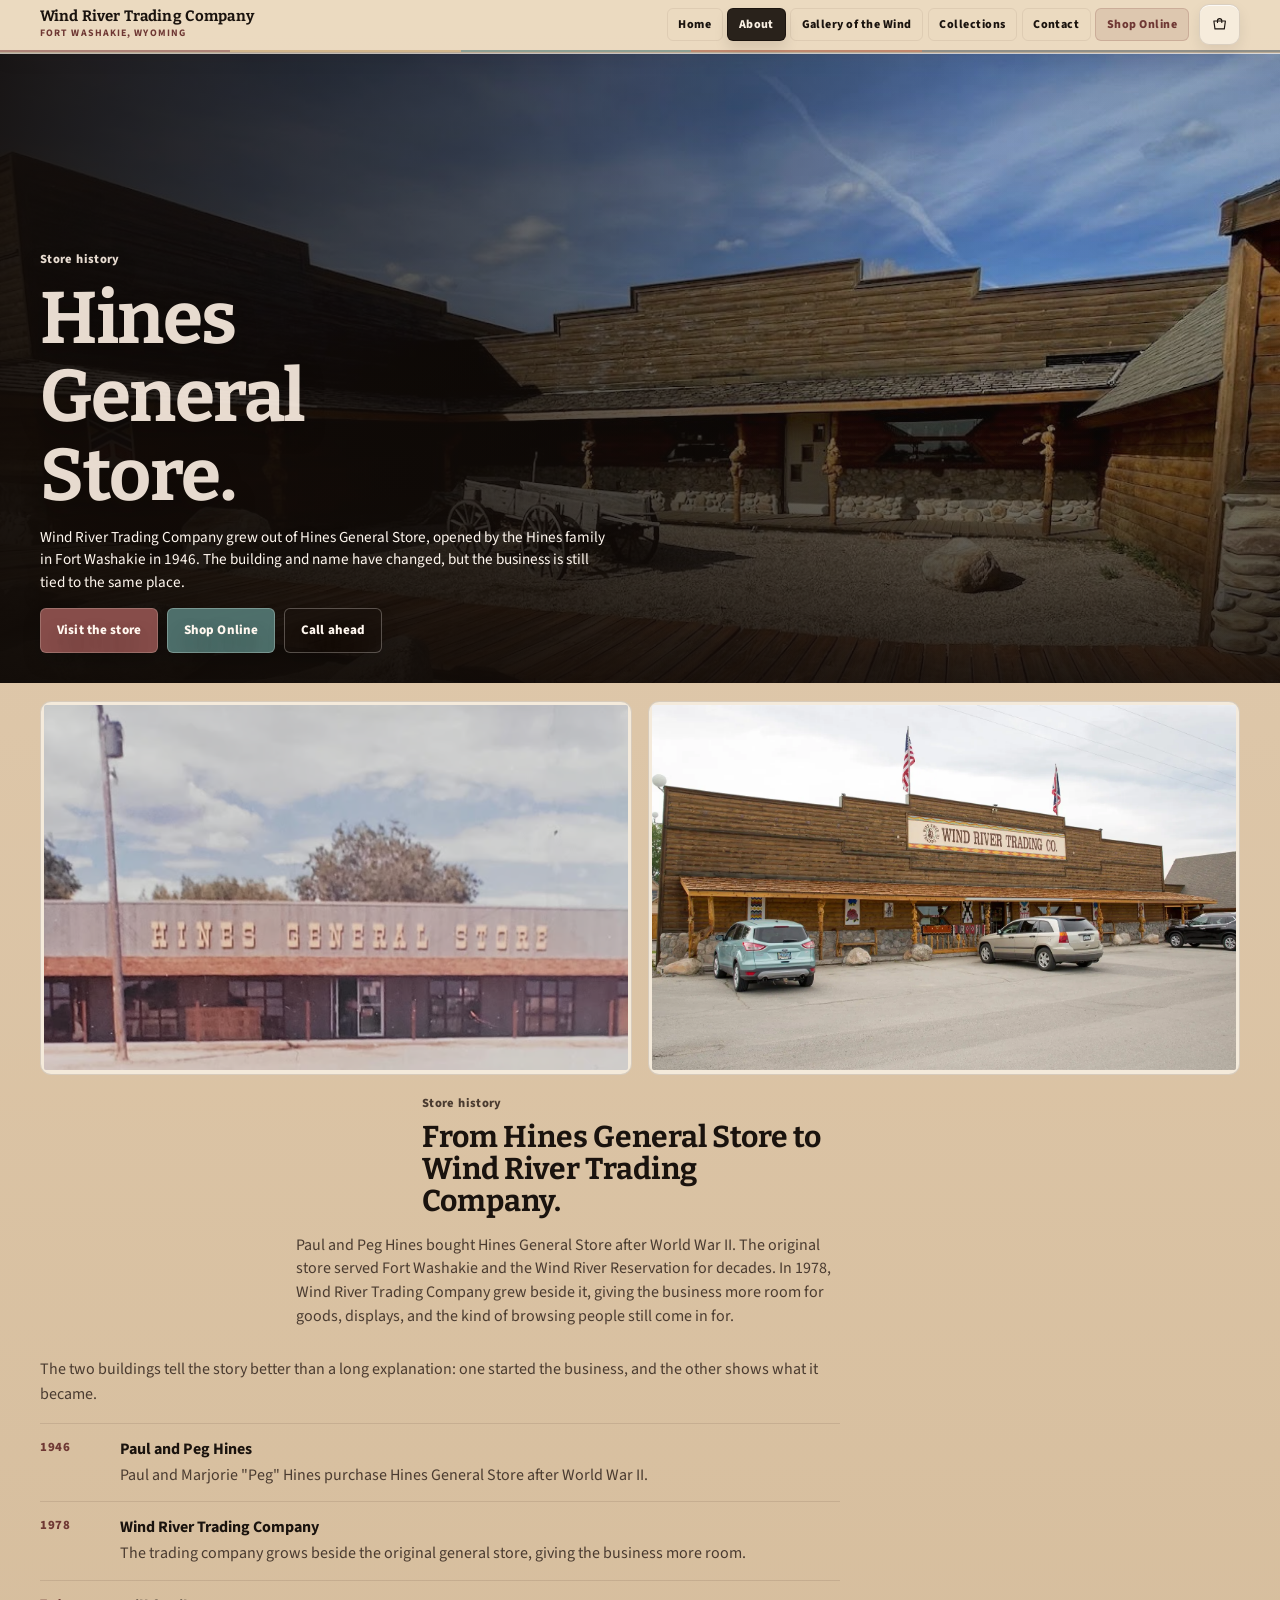
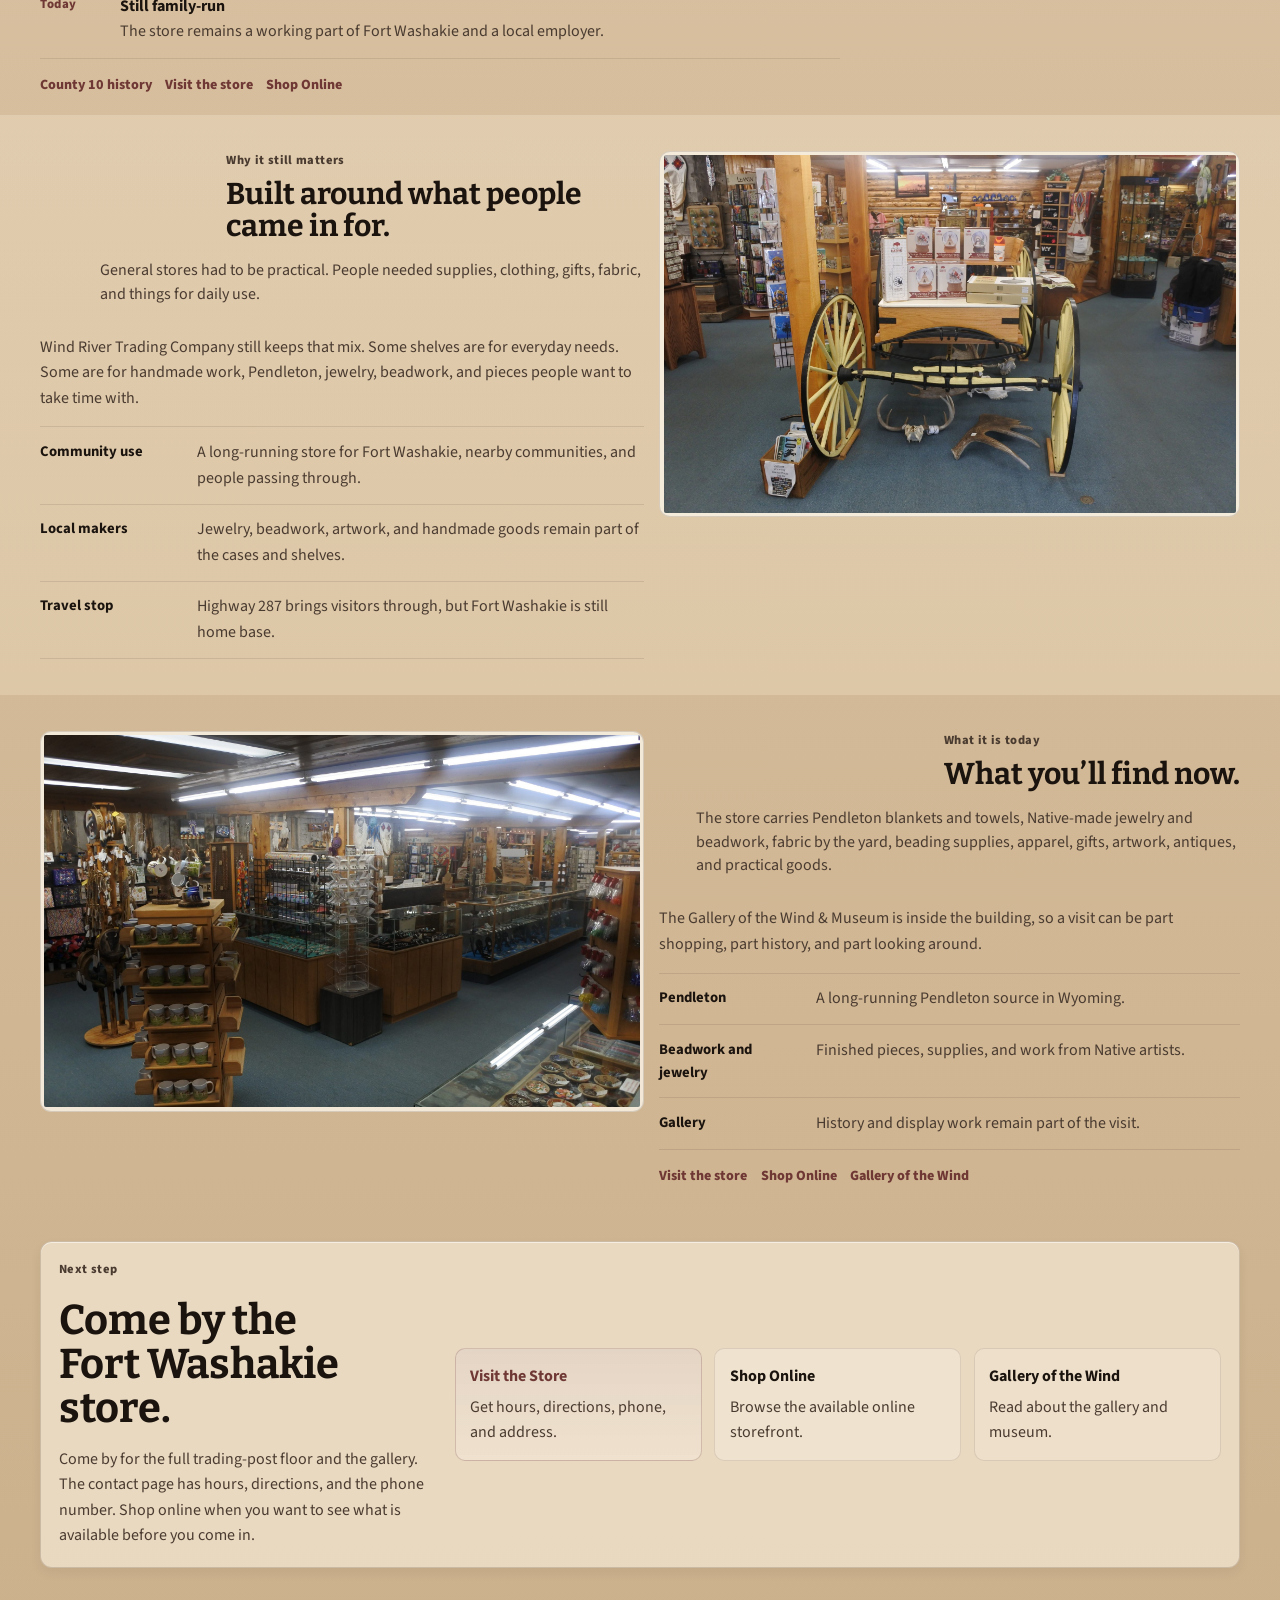
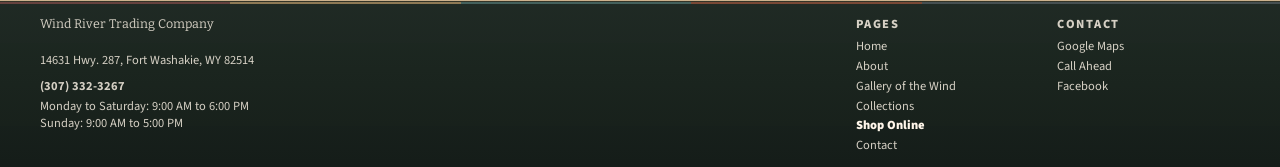
==== commit 021e4f36: "Style hero CTA buttons" ====
--- a/about.html
+++ b/about.html
@@ -53,7 +53,7 @@
         href="https://fonts.googleapis.com/css2?family=Bitter:wght@400;700;800&family=Source+Sans+3:wght@400;700;800&display=swap"
         rel="stylesheet"
       />
-    <link rel="stylesheet" href="./styles.css?v=20260427-mobile-shop-cta-settle" />
+    <link rel="stylesheet" href="./styles.css?v=20260427-hero-cta-boxes" />
     <script defer src="./site.js?v=20260427-mobile-shop-cta-settle"></script>
     <script defer src="./shopify-cart-global.js?v=20260422"></script>
     <script type="application/ld+json">
--- a/styles.css
+++ b/styles.css
@@ -711,15 +711,37 @@
   border-color: currentColor;
 }
 
+.hero--immersive .btn-primary {
+  color: #fff8f1;
+  background: var(--pendleton-rosewood);
+  border-color: rgba(255, 248, 241, 0.2);
+  box-shadow: 0 10px 18px rgba(10, 6, 4, 0.18);
+}
+
+.hero--immersive .btn-ghost,
+.hero--immersive .btn-secondary {
+  color: #fff8f1;
+  background: rgba(85, 122, 118, 0.9);
+  border-color: rgba(213, 235, 229, 0.32);
+  box-shadow: 0 10px 18px rgba(10, 6, 4, 0.14);
+}
+
+.hero--immersive .btn-ghost:hover,
+.hero--immersive .btn-secondary:hover {
+  background: rgba(85, 122, 118, 1);
+}
+
 .hero--immersive .btn-tertiary {
-  color: rgba(255, 242, 230, 0.9);
-  border-color: transparent;
-  background: transparent;
-  text-shadow: 0 10px 22px rgba(12, 7, 5, 0.36);
+  color: rgba(255, 248, 241, 0.94);
+  background: rgba(26, 19, 14, 0.62);
+  border-color: rgba(255, 248, 241, 0.28);
+  box-shadow: 0 10px 18px rgba(10, 6, 4, 0.12);
+  text-decoration: none;
+  text-shadow: none;
 }
 
 .hero--immersive .btn-tertiary:hover {
-  background: rgba(255, 248, 241, 0.1);
+  background: rgba(26, 19, 14, 0.76);
 }
 
 .hero--immersive .hero-copy .hero-hours-note {
@@ -2919,7 +2941,7 @@
     display: flex;
     align-items: center;
     flex-wrap: wrap;
-    gap: 0.35rem 0.58rem;
+    gap: 0.35rem 0.32rem;
     margin-top: 0.46rem;
   }
 
@@ -2928,47 +2950,13 @@
   }
 
   .hero--immersive .btn {
-    min-height: 1.92rem;
-    padding: 0 0.68rem;
-    font-size: 0.7rem;
+    min-height: 2.06rem;
+    padding: 0 0.5rem;
+    font-size: 0.68rem;
   }
 
   .hero--immersive .btn-primary {
     box-shadow: 0 10px 18px rgba(10, 6, 4, 0.18);
-  }
-
-  .hero--immersive .btn-ghost {
-    min-height: auto;
-    padding: 0.12rem 0;
-    border: 0;
-    background: none;
-    color: rgba(255, 242, 230, 0.92);
-    font-size: 0.72rem;
-    font-weight: 700;
-    letter-spacing: 0.02em;
-    text-decoration: underline;
-    text-underline-offset: 0.22em;
-  }
-
-  .hero--immersive .btn-ghost:hover {
-    background: none;
-  }
-
-  .hero--immersive .btn-tertiary {
-    min-height: auto;
-    padding: 0.12rem 0;
-    border: 0;
-    background: none;
-    color: rgba(255, 242, 230, 0.78);
-    font-size: 0.68rem;
-    font-weight: 700;
-    letter-spacing: 0.02em;
-    text-decoration: underline;
-    text-underline-offset: 0.22em;
-  }
-
-  .hero--immersive .btn-tertiary:hover {
-    background: none;
   }
 
   .hero--immersive .hero-copy .hero-hours-note {
@@ -3326,11 +3314,6 @@
       linear-gradient(90deg, rgba(18, 12, 8, 0.78) 0%, rgba(18, 12, 8, 0.18) 66%);
   }
 
-  .page-home .hero--immersive .btn-primary {
-    min-height: 2.14rem;
-    padding-inline: 0.82rem;
-  }
-
   .page-home .section,
   .page-home .section-tight {
     padding: 1rem 0;
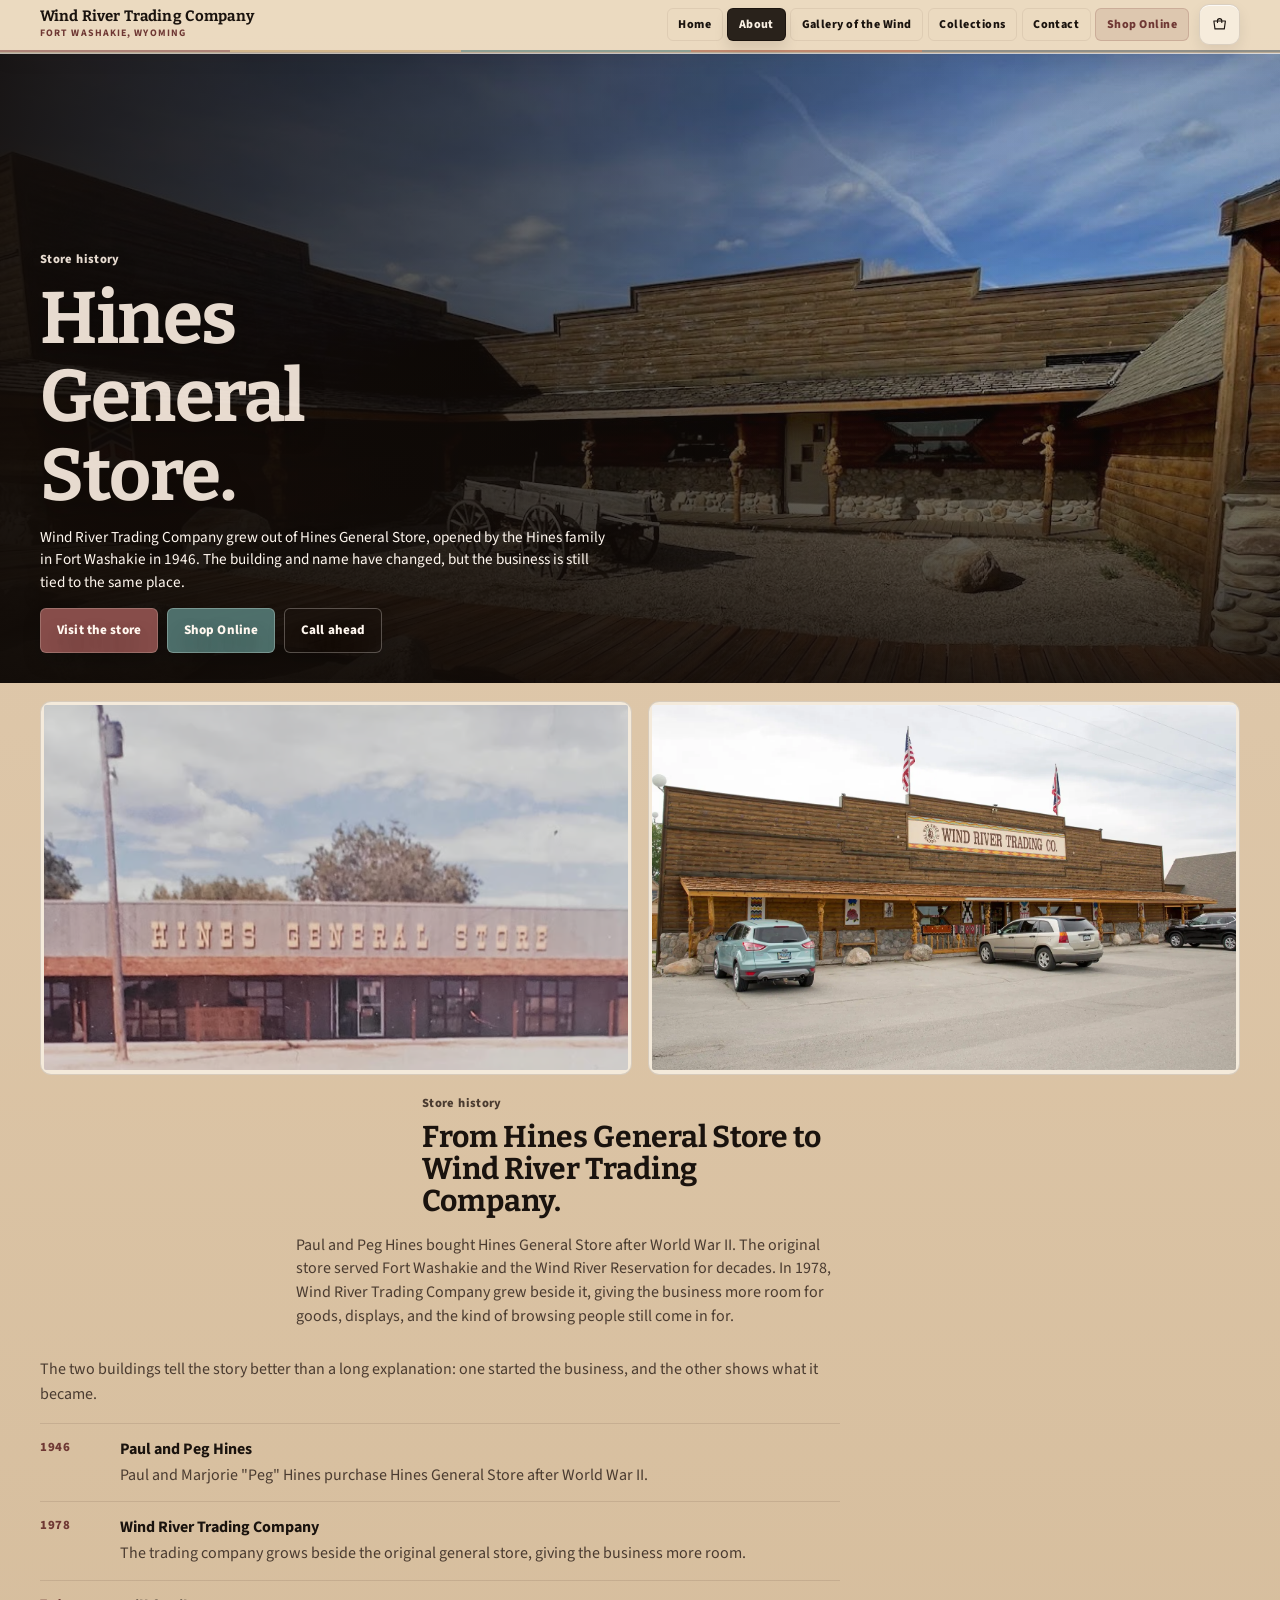
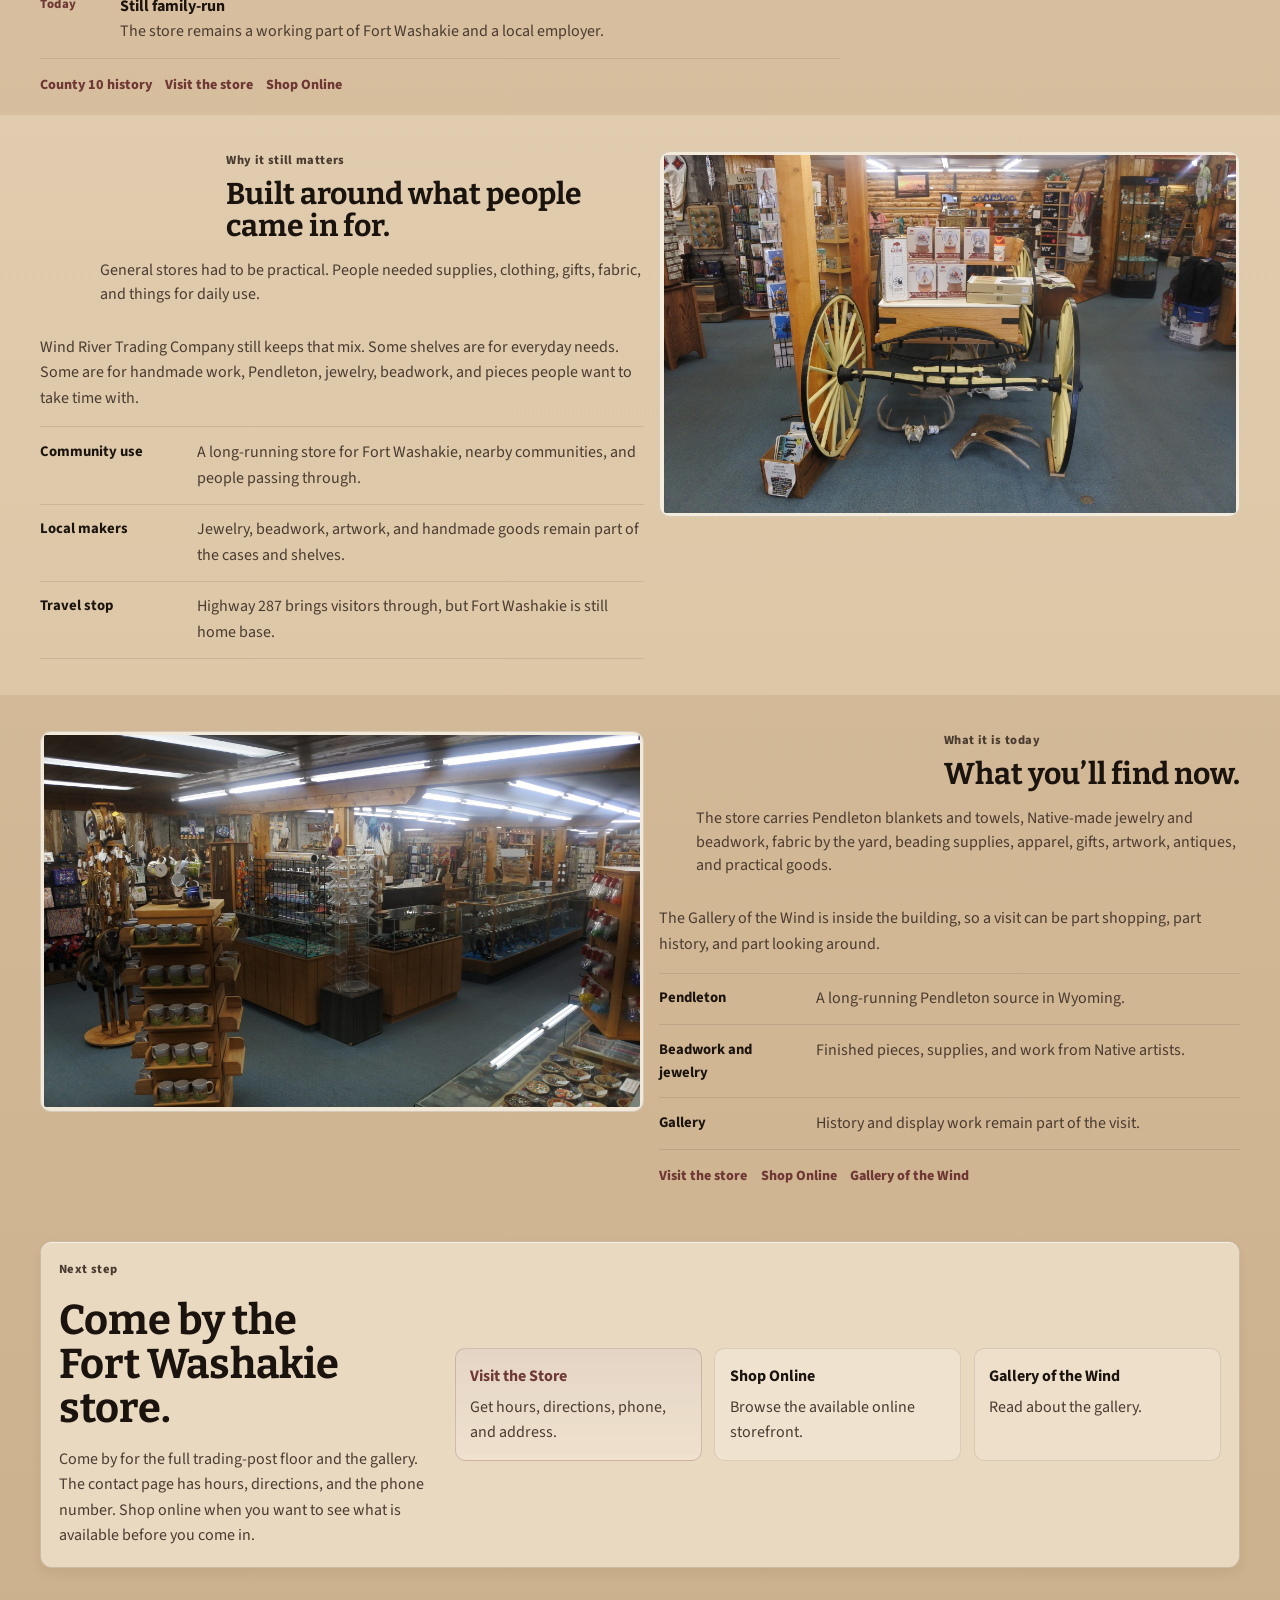
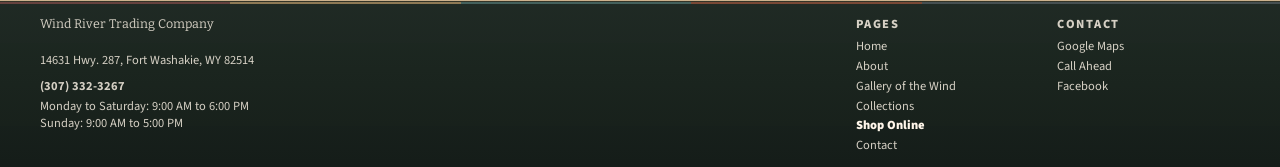
==== commit e088e6bf: "Update contact imagery and gallery wording" ====
--- a/about.html
+++ b/about.html
@@ -53,8 +53,8 @@
         href="https://fonts.googleapis.com/css2?family=Bitter:wght@400;700;800&family=Source+Sans+3:wght@400;700;800&display=swap"
         rel="stylesheet"
       />
-    <link rel="stylesheet" href="./styles.css?v=20260427-hero-cta-boxes" />
-    <script defer src="./site.js?v=20260427-mobile-shop-cta-settle"></script>
+    <link rel="stylesheet" href="./styles.css?v=20260427-mobile-bottom-dock-interactive" />
+    <script defer src="./site.js?v=20260427-mobile-bottom-dock-interactive"></script>
     <script defer src="./shopify-cart-global.js?v=20260422"></script>
     <script type="application/ld+json">
       {
@@ -66,7 +66,7 @@
             "name": "Wind River Trading Company",
             "url": "https://tylerwolfley.github.io/wind-river-trading-co/",
             "image": "https://tylerwolfley.github.io/wind-river-trading-co/images/home-hero-storefront.jpg",
-            "description": "Wind River Trading Company is a trading post in Fort Washakie with the Gallery of the Wind & Museum.",
+            "description": "Wind River Trading Company is a trading post in Fort Washakie with the Gallery of the Wind.",
             "telephone": "+1-307-332-3267",
             "address": {
               "@type": "PostalAddress",
@@ -121,7 +121,7 @@
       }
     </script>
   </head>
-  <body class="page-about">
+  <body class="page-about has-mobile-bottom-cta">
     <div class="site-shell">
       <header class="site-header">
         <div class="wrap">
@@ -348,7 +348,7 @@
                 </p>
               </div>
               <p>
-                The Gallery of the Wind &amp; Museum is inside the building, so a visit can be part
+                The Gallery of the Wind is inside the building, so a visit can be part
                 shopping, part history, and part looking around.
               </p>
               <div class="note-list about-present-notes">
@@ -397,7 +397,7 @@
                 </a>
                 <a class="about-link-card about-link-card--quiet" href="gallery-of-the-wind.html">
                   <strong>Gallery of the Wind</strong>
-                  <span>Read about the gallery and museum.</span>
+                  <span>Read about the gallery.</span>
                 </a>
               </div>
             </div>
@@ -434,5 +434,9 @@
         </div>
       </footer>
     </div>
+    <nav class="mobile-bottom-cta" aria-label="Shop and visit">
+      <a class="mobile-bottom-cta__primary" href="shop.html">Shop Online</a>
+      <a class="mobile-bottom-cta__secondary" href="contact.html">Visit Store</a>
+    </nav>
   </body>
 </html>
--- a/styles.css
+++ b/styles.css
@@ -544,6 +544,7 @@
 .section-head h1,
 .section-head h2,
 .gallery-intro h2,
+.gallery-plan-copy h2,
 .split-feature h2,
 .cta-band h2,
 .card h3,
@@ -1869,7 +1870,7 @@
 }
 
 .gallery-hero-photo img,
-.museum-detail-frame img {
+.gallery-detail-frame img {
   object-position: center 28%;
 }
 
@@ -1988,6 +1989,17 @@
 
 .gallery-photo-grid--reduced {
   grid-template-columns: repeat(2, minmax(0, 1fr));
+}
+
+.gallery-guns-photo img {
+  aspect-ratio: 1323 / 828;
+  object-fit: contain;
+  object-position: left center;
+  background: rgba(232, 215, 188, 0.44);
+}
+
+.gallery-plan-copy {
+  max-width: 48rem;
 }
 
 .home-category-layout {
@@ -2145,6 +2157,7 @@
 }
 
 .gallery-intro p,
+.gallery-plan-copy p,
 .split-feature p {
   color: var(--muted);
 }
@@ -2439,7 +2452,7 @@
   color: #ffffff;
 }
 
-.mobile-shop-cta {
+.mobile-bottom-cta {
   display: none;
 }
 
@@ -2692,14 +2705,16 @@
     color: var(--copper-deep);
   }
 
-  body.has-mobile-shop-cta {
-    padding-bottom: calc(4.1rem + var(--mobile-shop-cta-bottom, 0px) + env(safe-area-inset-bottom));
-  }
-
-  .mobile-shop-cta {
+  body.has-mobile-bottom-cta .footer {
+    padding-bottom: calc(4.8rem + env(safe-area-inset-bottom));
+  }
+
+  .mobile-bottom-cta {
     position: fixed;
-    inset: auto 0 var(--mobile-shop-cta-bottom, 0px);
-    z-index: 70;
+    left: 0;
+    right: 0;
+    bottom: 0;
+    z-index: 9999;
     display: grid;
     grid-template-columns: minmax(0, 1fr) minmax(6.4rem, 0.42fr);
     gap: 0.46rem;
@@ -2707,21 +2722,27 @@
     padding: 0.5rem 0.62rem calc(0.56rem + env(safe-area-inset-bottom));
     border-top: 1px solid rgba(194, 159, 108, 0.3);
     background:
-      linear-gradient(90deg, rgba(135, 77, 74, 0.28), rgba(85, 122, 118, 0.2)),
-      linear-gradient(180deg, rgba(29, 41, 31, 0.98), rgba(17, 28, 23, 0.995));
+      linear-gradient(90deg, rgba(135, 77, 74, 0.18), rgba(85, 122, 118, 0.16)),
+      linear-gradient(180deg, #1d291f 0%, #111c17 100%);
     box-shadow:
       0 -1px 0 rgba(255, 246, 233, 0.08),
-      0 -12px 22px rgba(20, 12, 8, 0.2);
+      0 -10px 22px rgba(20, 12, 8, 0.28);
     opacity: 0;
     pointer-events: none;
-    transform: translate3d(0, calc(100% + var(--mobile-shop-cta-bottom, 0px)), 0);
+    visibility: hidden;
     transition:
-      transform 190ms cubic-bezier(0.2, 0.8, 0.2, 1),
-      opacity 140ms ease;
-    will-change: transform, opacity;
-  }
-
-  .mobile-shop-cta::before {
+      opacity 140ms ease,
+      visibility 0s linear 140ms;
+  }
+
+  .mobile-bottom-cta.is-visible {
+    opacity: 1;
+    pointer-events: auto;
+    visibility: visible;
+    transition-delay: 0s;
+  }
+
+  .mobile-bottom-cta::before {
     content: "";
     position: absolute;
     inset: 0 0 auto;
@@ -2730,13 +2751,7 @@
     opacity: 0.7;
   }
 
-  .mobile-shop-cta.is-visible {
-    opacity: 1;
-    pointer-events: auto;
-    transform: translate3d(0, 0, 0);
-  }
-
-  .mobile-shop-cta a {
+  .mobile-bottom-cta a {
     min-width: 0;
     min-height: 2.62rem;
     display: inline-flex;
@@ -2750,14 +2765,14 @@
     text-decoration: none;
   }
 
-  .mobile-shop-cta__primary {
+  .mobile-bottom-cta__primary {
     border: 1px solid rgba(255, 246, 234, 0.22);
     background: #874d4a;
     color: #fff6ea;
     box-shadow: inset 0 1px 0 rgba(255, 246, 234, 0.16);
   }
 
-  .mobile-shop-cta__secondary {
+  .mobile-bottom-cta__secondary {
     border: 1px solid rgba(244, 236, 223, 0.22);
     background: rgba(255, 246, 234, 0.08);
     color: rgba(255, 246, 234, 0.92);
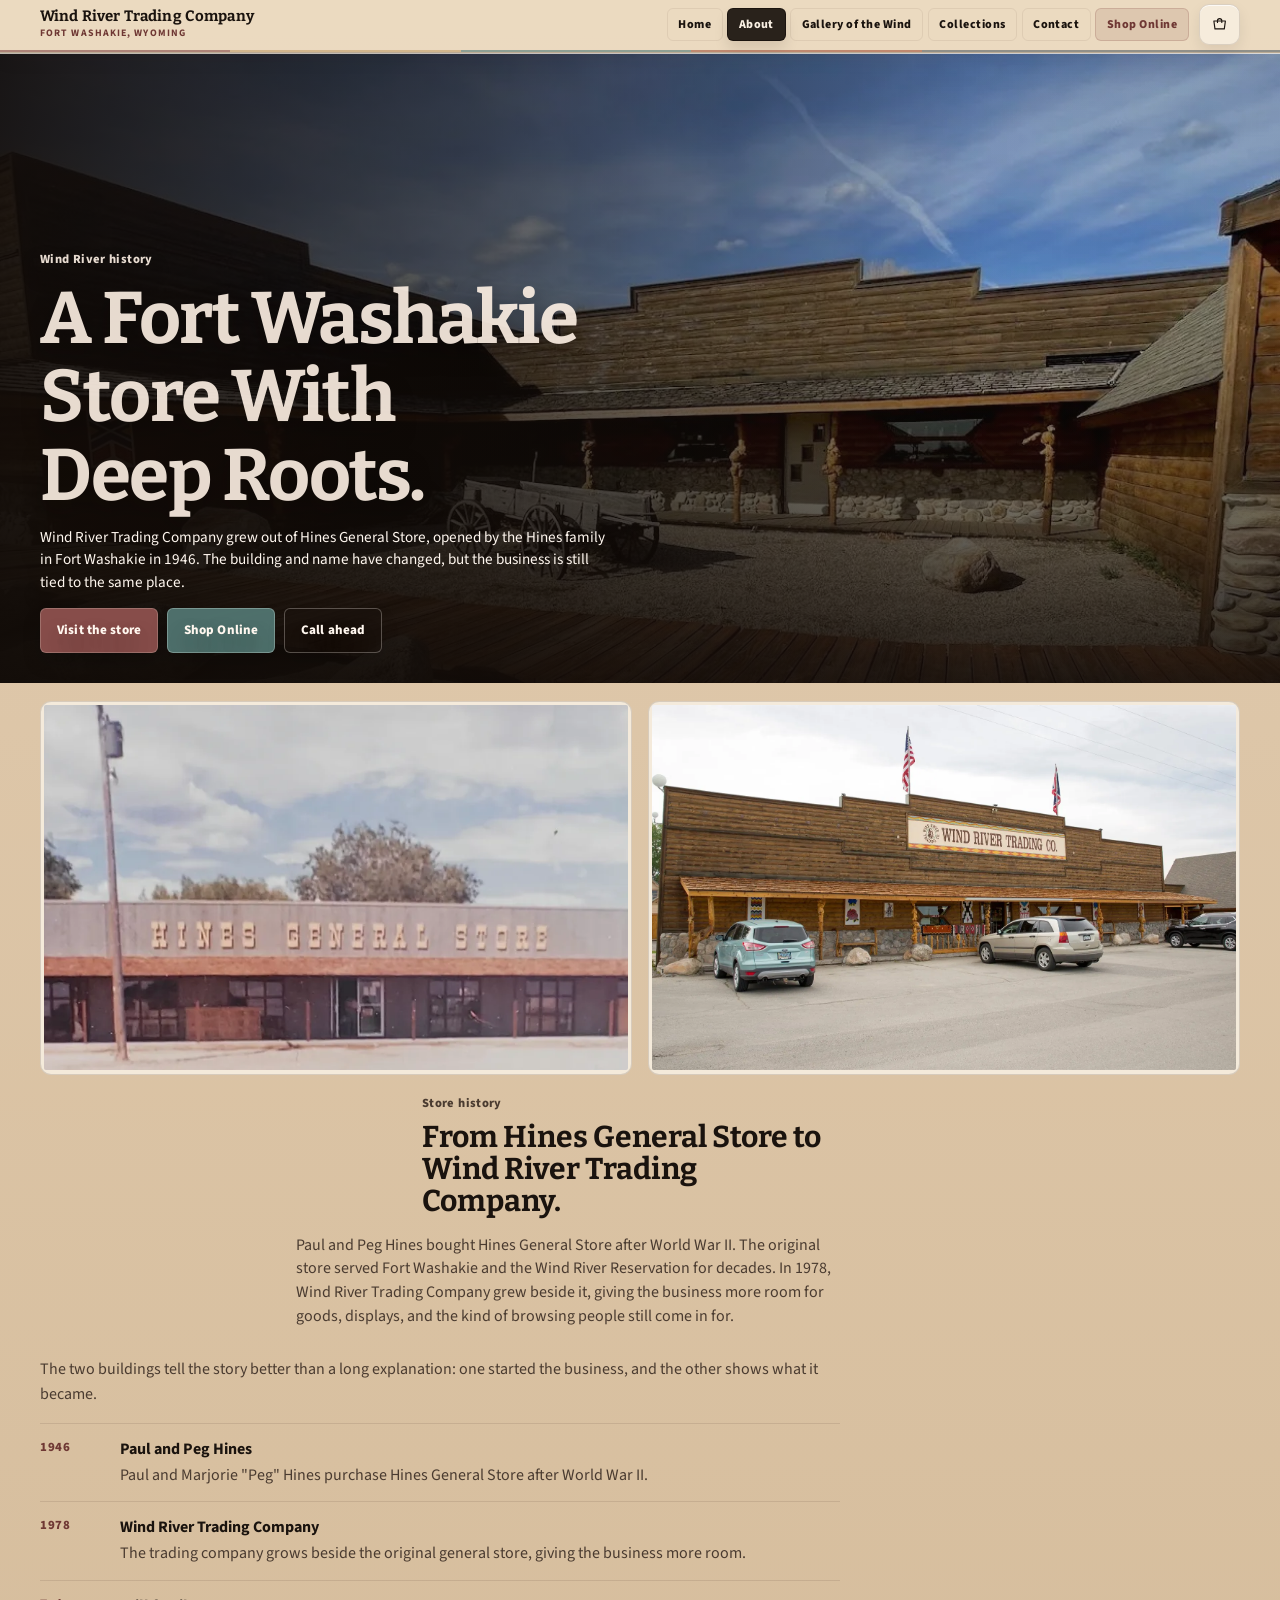
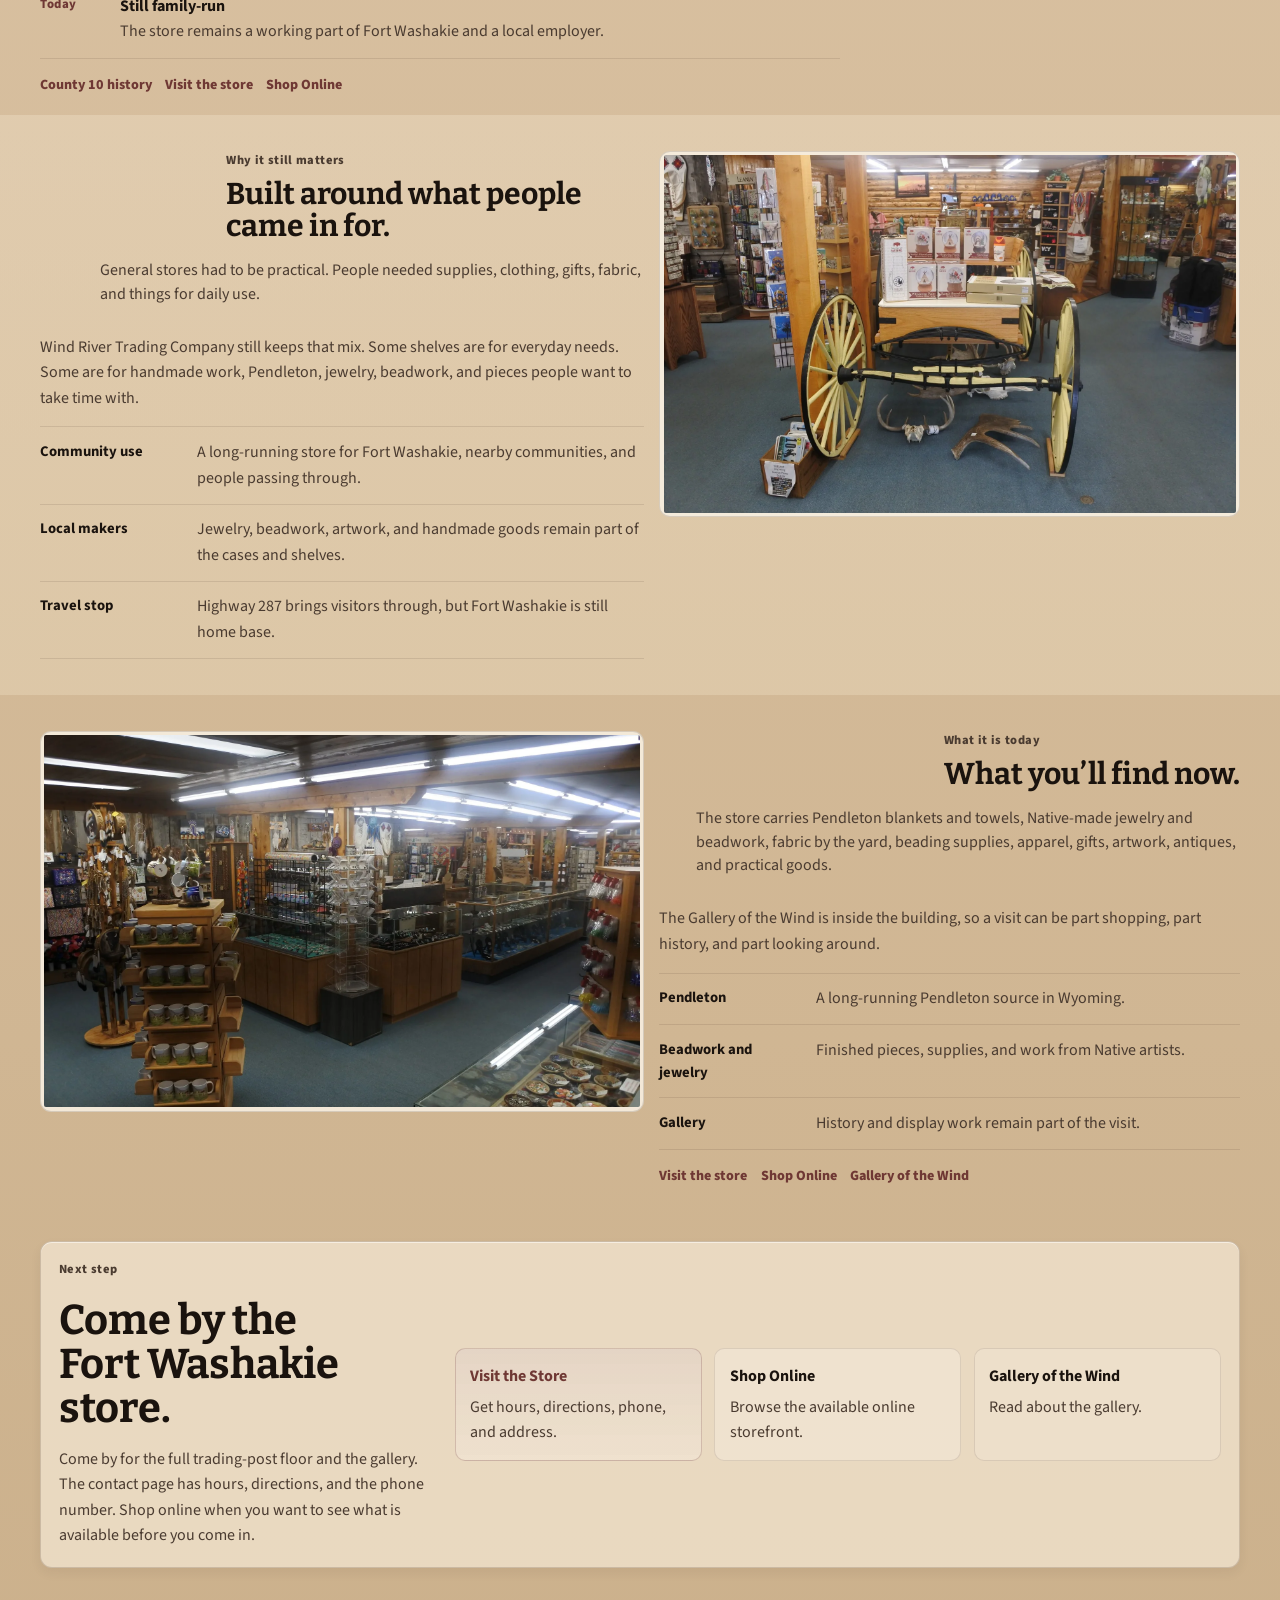
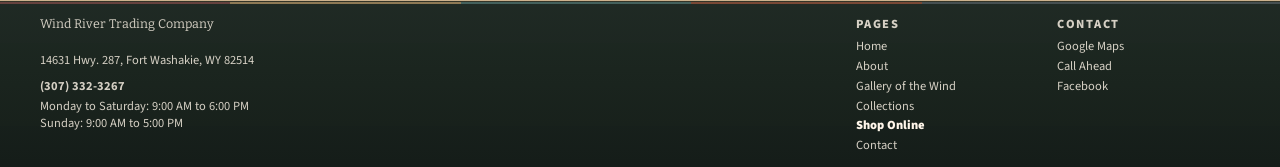
==== commit 38ba037f: "Optimize images and polish shop CTAs" ====
--- a/about.html
+++ b/about.html
@@ -171,7 +171,7 @@
         <section class="hero hero--immersive about-immersive-hero">
           <img
             class="hero-backdrop"
-            src="images/courtyard-exterior.jpg"
+            src="images/courtyard-exterior.webp"
             alt="Courtyard and exterior walkways at Wind River Trading Company in Fort Washakie"
             width="1241"
             height="828"
@@ -180,8 +180,8 @@
           />
           <div class="wrap hero-grid">
             <div class="hero-copy">
-              <p class="eyebrow">Store history</p>
-              <h1><span class="hero-title-line">Hines</span><span class="hero-title-line">General</span><span class="hero-title-line">Store.</span></h1>
+              <p class="eyebrow">Wind River history</p>
+              <h1><span class="hero-title-line">A Fort Washakie</span><span class="hero-title-line">Store With</span><span class="hero-title-line">Deep Roots.</span></h1>
               <p class="lede">
                 Wind River Trading Company grew out of Hines General Store, opened by the Hines
                 family in Fort Washakie in 1946. The building and name have changed, but the
@@ -201,7 +201,7 @@
             <div class="about-comparison-grid" aria-label="Hines General Store then and now">
               <figure class="framed-photo about-comparison-photo about-comparison-photo--original">
                 <img
-                  src="images/hines-original-store.png"
+                  src="images/hines-original-store.webp"
                   alt="Original Hines General Store building in Fort Washakie"
                   width="1042"
                   height="546"
@@ -308,10 +308,10 @@
             <div class="about-story-visuals photo-stack">
               <figure class="framed-photo about-story-photo about-story-photo--main captioned-photo">
                 <img
-                  src="images/entrance-display-landscape.JPG"
+                  src="images/entrance-display-landscape.webp"
                   alt="Interior display with a wagon, shelves, and gifts inside Wind River Trading Company"
-                  width="2200"
-                  height="1467"
+                  width="1800"
+                  height="1200"
                   loading="lazy"
                   decoding="async"
                 />
@@ -325,10 +325,10 @@
             <div class="about-present-visuals photo-stack">
               <figure class="framed-photo about-present-photo about-present-photo--main captioned-photo">
                 <img
-                  src="images/room-1-2.JPG"
+                  src="images/room-1-2.webp"
                   alt="Sales floor with cases, gift goods, and handmade jewelry inside Wind River Trading Company"
-                  width="5568"
-                  height="3712"
+                  width="1800"
+                  height="1200"
                   loading="lazy"
                   decoding="async"
                 />
--- a/styles.css
+++ b/styles.css
@@ -596,7 +596,7 @@
 }
 
 .contact-immersive-hero {
-  --hero-image-position: center 56%;
+  --hero-image-position: center 64%;
 }
 
 .collections-immersive-hero {
@@ -1576,8 +1576,8 @@
 }
 
 .contact-arrival-photo img {
-  aspect-ratio: 16 / 10;
-  object-position: center 48%;
+  aspect-ratio: 4 / 3;
+  object-position: 43% 52%;
 }
 
 .contact-section-head {
@@ -2105,7 +2105,7 @@
 }
 
 .shop-embed-shell {
-  min-height: clamp(24rem, 65vh, 42rem);
+  min-height: clamp(10rem, 26vh, 18rem);
   padding: clamp(0.82rem, 1.55vw, 1rem);
   border: 1px solid var(--line);
   border-radius: var(--radius-lg);
@@ -2114,6 +2114,18 @@
     inset 0 1px 0 rgba(255, 255, 255, 0.52),
     var(--shadow-soft);
   overflow-x: auto;
+}
+
+.shop-notes {
+  margin-top: clamp(0.95rem, 2vw, 1.25rem);
+}
+
+.section-head--compact {
+  margin-bottom: 0.68rem;
+}
+
+.shop-note-grid {
+  grid-template-columns: repeat(3, minmax(0, 1fr));
 }
 
 .card {
@@ -2598,7 +2610,7 @@
   }
 
   .contact-immersive-hero {
-    --hero-image-position: center 54%;
+    --hero-image-position: center 62%;
   }
 
   .collections-immersive-hero {
@@ -2887,7 +2899,7 @@
   }
 
   .contact-immersive-hero {
-    --hero-image-position: center 52%;
+    --hero-image-position: center 60%;
   }
 
   .collections-immersive-hero {
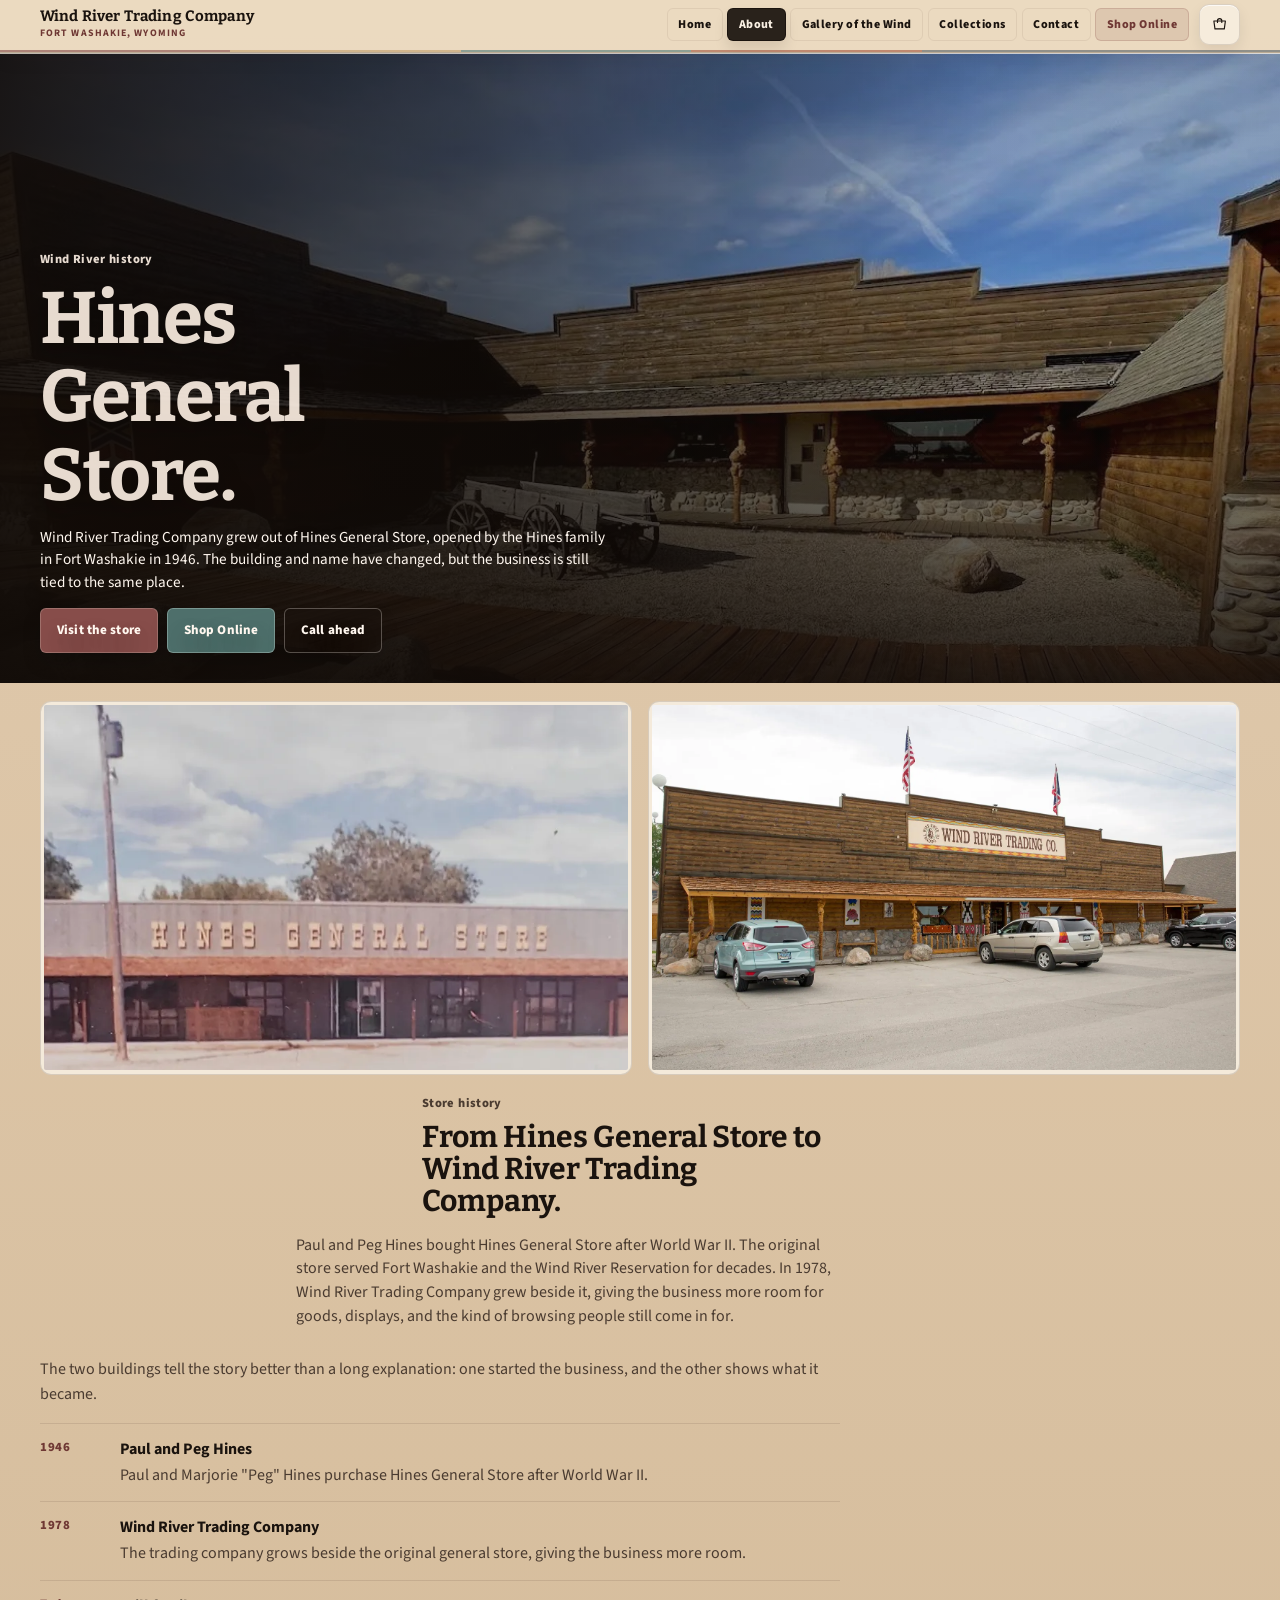
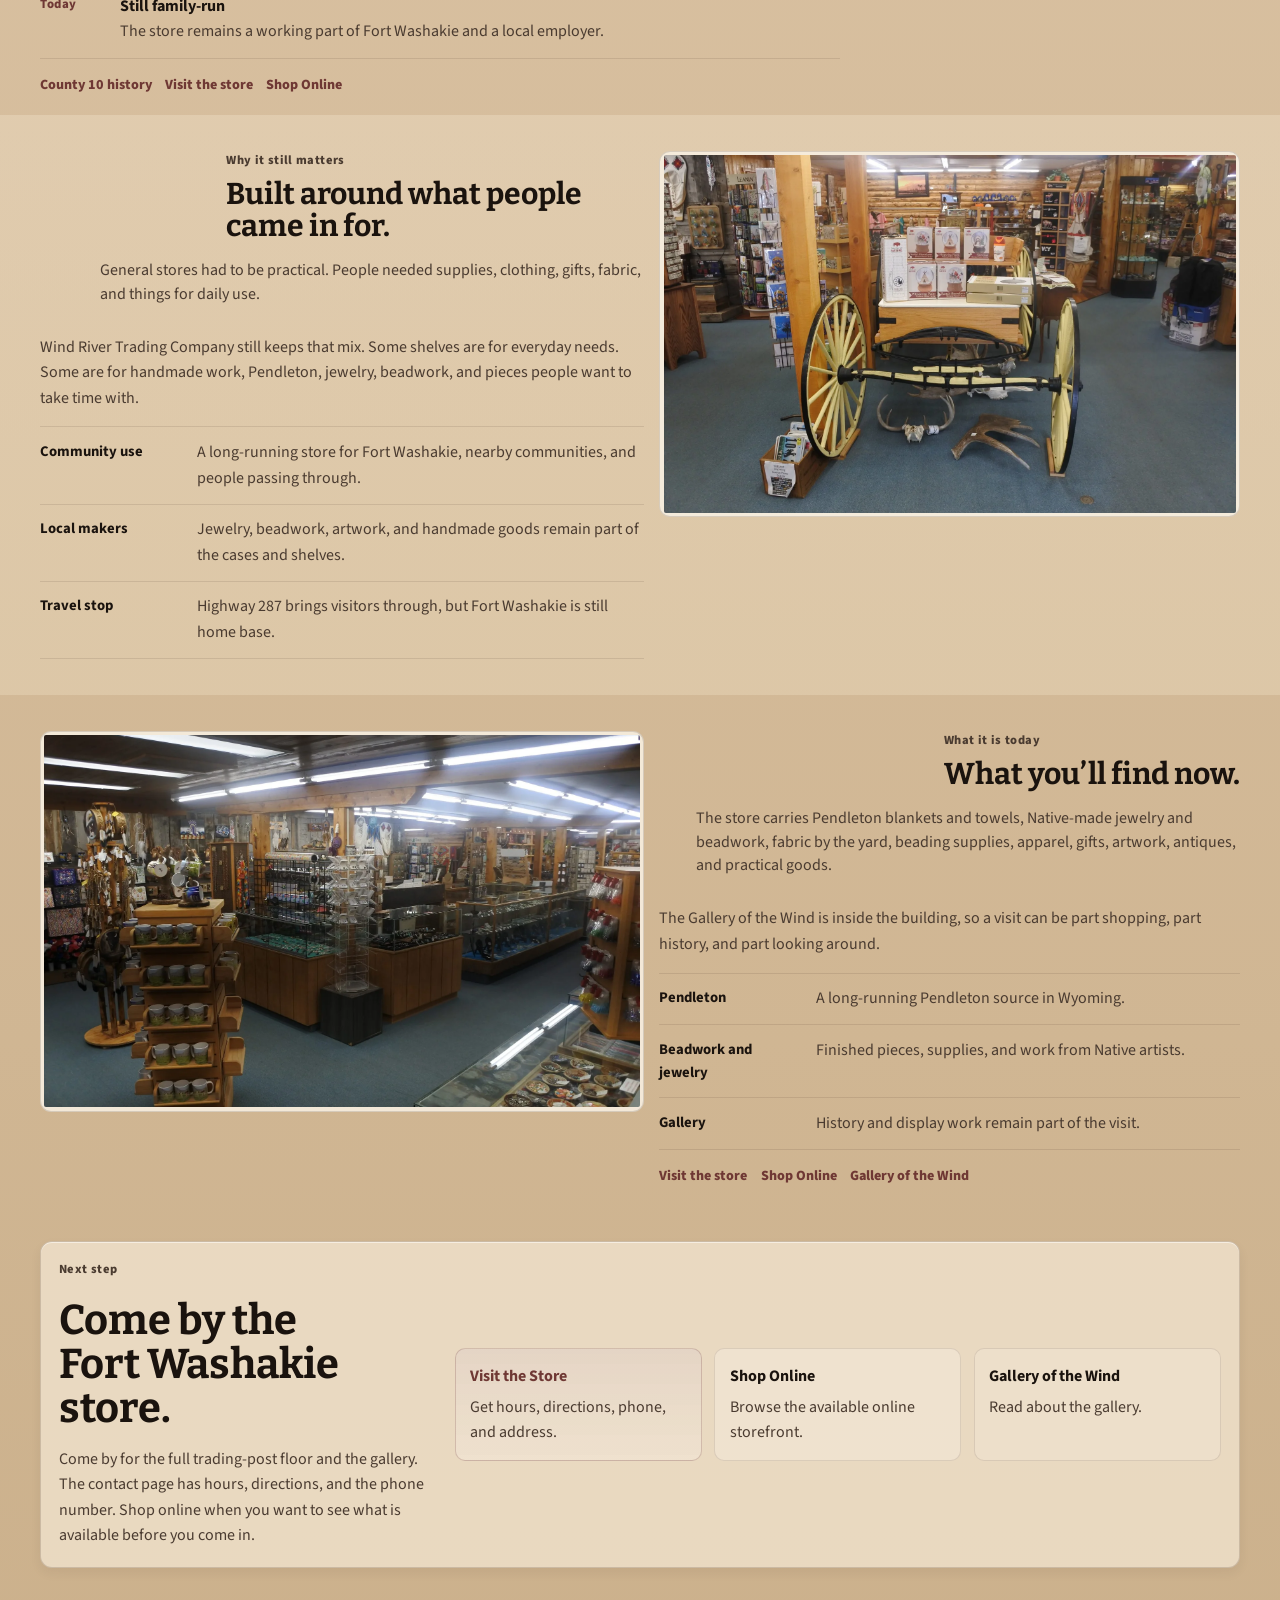
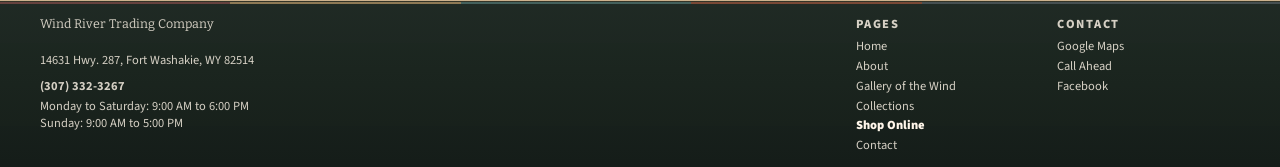
==== commit 08caf40f: "Restore about hero headline" ====
--- a/about.html
+++ b/about.html
@@ -181,7 +181,7 @@
           <div class="wrap hero-grid">
             <div class="hero-copy">
               <p class="eyebrow">Wind River history</p>
-              <h1><span class="hero-title-line">A Fort Washakie</span><span class="hero-title-line">Store With</span><span class="hero-title-line">Deep Roots.</span></h1>
+              <h1><span class="hero-title-line">Hines</span><span class="hero-title-line">General</span><span class="hero-title-line">Store.</span></h1>
               <p class="lede">
                 Wind River Trading Company grew out of Hines General Store, opened by the Hines
                 family in Fort Washakie in 1946. The building and name have changed, but the
